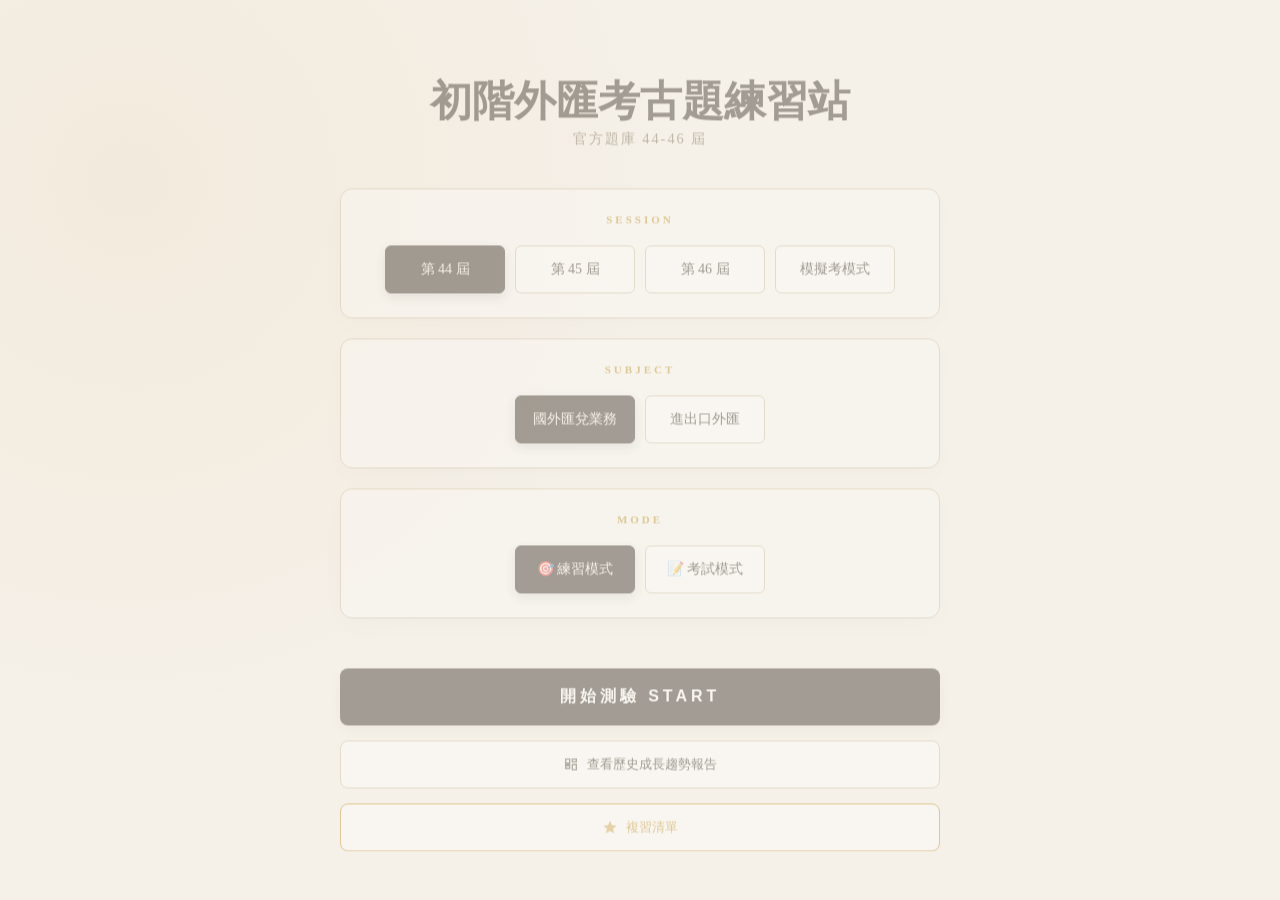
==== exam.html @ df7af47d "update ai assistant" ====
<!DOCTYPE html>
<html lang="zh-TW">
<head>
    <meta charset="UTF-8">
    <meta name="viewport" content="width=device-width, initial-scale=1.0, viewport-fit=cover">
    <title>初階外匯考古題 - 測驗中</title>
    <link href="https://fonts.googleapis.com/css2?family=Noto+Serif+TC:wght@400;700&family=DM+Mono:wght@400;500&display=swap" rel="stylesheet">
    <script src="data.js"></script>
    <style>
        :root { --ink: #1a1208; --paper: #f5f0e8; --gold: #b8860b; --green: #1a4a2e; --red: #8b2020; --border: #c8b99a; }
        * { box-sizing: border-box; -webkit-tap-highlight-color: transparent; }
        body { background: var(--paper); margin: 0; font-family: 'Noto Serif TC', serif; padding-bottom: calc(110px + env(safe-area-inset-bottom)); }
        
        header { background: var(--ink); color: white; position: sticky; top: 0; z-index: 100; padding: calc(10px + env(safe-area-inset-top)) 15px 10px; box-shadow: 0 2px 10px rgba(0,0,0,0.2); }
        .header-inner { max-width: 900px; margin: 0 auto; display: grid; grid-template-columns: 85px 1fr 85px; align-items: center; }
        .header-left { display: flex; align-items: center; }
        .home-icon { cursor: pointer; color: var(--gold); text-decoration: none; font-size: 14px; font-weight: bold; display: flex; align-items: center; gap: 4px; white-space: nowrap; }
        .header-center { text-align: center; min-width: 0; }
        .status-val { font-family: 'DM Mono', monospace; font-size: 14px; color: white; white-space: nowrap; overflow: hidden; text-overflow: ellipsis; }
        .status-progress { font-family: 'DM Mono', monospace; font-size: 11px; color: var(--gold); margin-top: 1px; font-weight: 500; }
        .header-right { text-align: right; }
        .finish-btn { background: var(--gold); color: white; border: none; padding: 7px 12px; border-radius: 4px; font-weight: bold; cursor: pointer; font-size: 13px; white-space: nowrap; }
        .finish-btn:active { background: #d4a017; transform: scale(0.95); }

        .progress-container { position: fixed; top: 0; left: 0; width: 100%; height: 3px; background: rgba(255,255,255,0.1); z-index: 101; }
        #progress-bar { height: 100%; background: var(--gold); width: 0%; transition: width 0.3s; }

        main { max-width: 800px; margin: 15px auto; padding: 0 15px; }
        .question-card { background: white; padding: 25px; border: 1px solid var(--border); box-shadow: 0 4px 15px rgba(0,0,0,0.05); min-height: 380px; border-radius: 8px; position: relative; }
        .card-top { display: flex; justify-content: space-between; align-items: center; margin-bottom: 20px; border-bottom: 1px solid #eee; padding-bottom: 10px; }
        .q-meta { font-family: 'Noto Serif TC', serif; color: var(--gold); font-size: 14px; font-weight: 700; }
        
        .redo-btn { font-size: 12px; cursor: pointer; color: var(--gold); border: 1.5px solid var(--gold); padding: 5px 14px; border-radius: 20px; transition: 0.1s; font-weight: 700; background: #fff; box-shadow: 0 2px 4px rgba(184,134,11,0.1); }
        .redo-btn:active { transform: scale(0.9); background: #fffaf0; }
        
        .q-text { font-size: 18px; line-height: 1.6; margin-bottom: 25px; color: var(--ink); font-weight: 500; }
        .options-grid { display: grid; gap: 10px; }
        .option { padding: 15px 18px; border: 1px solid #eee; cursor: pointer; transition: 0.1s; display: flex; align-items: flex-start; border-radius: 8px; line-height: 1.5; font-size: 16px; background: #fff; }
        .option:active { transform: scale(0.98); background: #f9f9f9; }
        .option-label { font-family: 'DM Mono', monospace; margin-right: 12px; color: var(--gold); font-weight: bold; }
        .option.correct { background: #eef5f1 !important; border-color: var(--green) !important; color: var(--green); font-weight: bold; }
        .option.wrong { background: #fdf2f2 !important; border-color: var(--red) !important; color: var(--red); }
        .option.selected { border-color: var(--ink); background: #f5f5f5; border-width: 2px; }
        .analysis-box { margin-top: 25px; padding: 18px; background: #fcf8ef; border-left: 4px solid var(--gold); font-size: 14px; line-height: 1.6; display: none; }

        /* 書籤按鈕 */
        .bookmark-btn { font-size: 12px; cursor: pointer; border: 1.5px solid #ddd; padding: 5px 12px; border-radius: 20px; transition: 0.15s; font-weight: 700; background: #fff; color: #ccc; box-shadow: 0 2px 4px rgba(0,0,0,0.05); }
        .bookmark-btn:active { transform: scale(0.9); }
        .bookmark-btn.saved { border-color: var(--gold); color: var(--gold); background: #fffdf5; box-shadow: 0 2px 4px rgba(184,134,11,0.15); }

        /* 問 Gemini 按鈕 */
        .ask-gemini-btn { display: none; font-size: 12px; cursor: pointer; border: 1.5px solid #4285f4; padding: 5px 12px; border-radius: 20px; transition: 0.15s; font-weight: 700; background: #fff; color: #4285f4; box-shadow: 0 2px 4px rgba(66,133,244,0.1); }
        .ask-gemini-btn:hover { background: #f0f4ff; }
        .ask-gemini-btn:active { transform: scale(0.9); }

        /* Gemini Drawer */
        #gemini-drawer { position: fixed; bottom: 0; left: 0; width: 100%; height: 0; background: white; border-top: 2px solid #4285f4; border-radius: 16px 16px 0 0; z-index: 500; transition: height 0.35s cubic-bezier(0.4,0,0.2,1); overflow: hidden; box-shadow: 0 -8px 30px rgba(0,0,0,0.12); }
        #gemini-drawer.open { height: 65vh; }
        .drawer-inner { display: flex; flex-direction: column; height: 100%; }
        .drawer-header { display: flex; align-items: center; justify-content: space-between; padding: 14px 18px 10px; border-bottom: 1px solid #eee; flex-shrink: 0; }
        .drawer-title { font-size: 14px; font-weight: bold; color: #4285f4; display: flex; align-items: center; gap: 6px; }
        .drawer-close { background: none; border: none; font-size: 22px; cursor: pointer; color: #999; padding: 0 4px; line-height: 1; }
        .drawer-close:hover { color: var(--ink); }
        .chat-body { flex: 1; overflow-y: auto; padding: 16px 18px; display: flex; flex-direction: column; gap: 12px; }
        .msg-user { align-self: flex-end; background: #4285f4; color: white; padding: 10px 14px; border-radius: 12px 12px 2px 12px; font-size: 14px; max-width: 85%; line-height: 1.5; }
        .msg-gemini { align-self: flex-start; background: #f8f8f8; color: var(--ink); padding: 12px 15px; border-radius: 2px 12px 12px 12px; font-size: 14px; max-width: 92%; line-height: 1.7; border: 1px solid #eee; white-space: pre-wrap; }
        .msg-loading { color: #4285f4; font-size: 13px; display: flex; align-items: center; gap: 6px; padding: 8px 0; }
        .dot-bounce { display: inline-flex; gap: 4px; }
        .dot-bounce span { width: 6px; height: 6px; background: #4285f4; border-radius: 50%; animation: bounce 1.2s infinite; }
        .dot-bounce span:nth-child(2) { animation-delay: 0.2s; }
        .dot-bounce span:nth-child(3) { animation-delay: 0.4s; }
        @keyframes bounce { 0%,60%,100% { transform: translateY(0); } 30% { transform: translateY(-6px); } }
        .chat-input-row { display: flex; gap: 8px; padding: 10px 18px calc(10px + env(safe-area-inset-bottom)); border-top: 1px solid #eee; flex-shrink: 0; }
        .chat-input { flex: 1; padding: 10px 14px; border: 1px solid #ddd; border-radius: 20px; font-size: 14px; font-family: 'Noto Serif TC', serif; outline: none; }
        .chat-input:focus { border-color: #4285f4; }
        .chat-send { padding: 10px 16px; background: #4285f4; color: white; border: none; border-radius: 20px; font-size: 14px; cursor: pointer; font-weight: bold; white-space: nowrap; }
        .chat-send:disabled { opacity: 0.4; cursor: not-allowed; }
        .chat-send:not(:disabled):hover { background: #3367d6; }

        /* Footer */
        footer { position: fixed; bottom: 0; left: 0; width: 100%; background: white; border-top: 1px solid var(--border); padding: 12px 15px calc(12px + env(safe-area-inset-bottom)); box-shadow: 0 -5px 15px rgba(0,0,0,0.03); }
        .footer-inner { max-width: 800px; margin: 0 auto; display: flex; align-items: center; justify-content: center; width: 100%; }
        .nav-group { display: flex; align-items: center; gap: 8px; width: 100%; }
        .nav-btn { flex: 1.5; padding: 12px 5px; border: 1px solid var(--ink); background: transparent; cursor: pointer; font-size: 14px; font-weight: 500; border-radius: 8px; color: #000; text-align: center; }
        .nav-btn:hover:not(:disabled) { background: var(--ink); color: white; }
        .nav-btn:disabled { opacity: 0.2; cursor: not-allowed; }
        #nav-pos-btn { flex: 1; font-family: 'DM Mono', monospace; font-size: 14px; background: #f9f9f9; border: 1px solid var(--border); padding: 12px 0; cursor: pointer; color: #000; border-radius: 8px; text-align: center; font-weight: bold; }

        /* Modal */
        #nav-modal { display: none; position: fixed; top: 0; left: 0; width: 100%; height: 100%; background: rgba(26,18,8,0.97); z-index: 1000; padding: 20px; overflow-y: auto; backdrop-filter: blur(10px); }
        .modal-content { max-width: 500px; margin: 20px auto; background: var(--paper); padding: 25px; border-radius: 12px; position: relative; }
        .nav-grid { display: grid; grid-template-columns: repeat(auto-fill, minmax(42px, 1fr)); gap: 8px; margin-top: 20px; }
        .nav-dot { height: 42px; display: flex; align-items: center; justify-content: center; background: white; border: 1px solid var(--border); cursor: pointer; font-family: 'DM Mono'; border-radius: 6px; font-size: 14px; }
        .nav-dot.answered { background: var(--ink); color: white; border-color: var(--ink); }
        .nav-dot.current { border: 2px solid var(--gold); color: var(--gold); font-weight: bold; }

        @media (max-width: 480px) {
            .header-inner { grid-template-columns: 75px 1fr 75px; }
            .home-icon span { display: none; }
            .nav-btn { font-size: 13px; }
        }
    </style>
</head>
<body>
    <div class="progress-container"><div id="progress-bar"></div></div>
    <div id="nav-modal">
        <div class="modal-content">
            <span style="position:absolute; top:10px; right:15px; cursor:pointer; font-size:32px; color: var(--ink);" onclick="toggleMap()">✕</span>
            <h3 style="margin:0; font-family: 'Noto Serif TC';">題目地圖</h3>
            <div id="nav-grid" class="nav-grid"></div>
        </div>
    </div>

    <header>
        <div class="header-inner">
            <div class="header-left">
                <div class="home-icon" onclick="goHome()">🏠 <span>HOME</span></div>
            </div>
            <div class="header-center">
                <div class="status-val" id="header-title">正在載入</div>
                <div class="status-progress" id="stat-answered">0 / 0</div>
            </div>
            <div class="header-right">
                <button class="finish-btn" onclick="finish()">🏁 交卷</button>
            </div>
        </div>
    </header>

    <main>
        <div class="question-card">
            <div class="card-top">
                <div id="q-meta" class="q-meta">--</div>
                <div style="display:flex; align-items:center; gap:8px;">
                    <div class="redo-btn" onclick="resetCurrent()">↺ 重答</div>
                    <button class="bookmark-btn" id="bookmark-btn" onclick="toggleBookmark()">☆ 收藏</button>
                    <button class="ask-gemini-btn" id="ask-gemini-btn" onclick="openGemini()">💬 問 Gemini</button>
                </div>
            </div>
            <div id="q-text" class="q-text">載入題目中...</div>
            <div id="options-grid" class="options-grid"></div>
            <div id="analysis-info" class="analysis-box"></div>
        </div>
    </main>

    <footer>
        <div class="footer-inner">
            <div class="nav-group">
                <button id="prev-btn" class="nav-btn" onclick="prevQuestion()">← 上一題</button>
                <button id="nav-pos-btn" onclick="toggleMap()">0 / 0</button>
                <button id="next-btn" class="nav-btn" onclick="nextQuestion()">下一題 →</button>
            </div>
        </div>
    </footer>

    <!-- Gemini Drawer -->
    <div id="gemini-drawer">
        <div class="drawer-inner">
            <div class="drawer-header">
                <div class="drawer-title">
                    <svg width="18" height="18" viewBox="0 0 24 24" fill="none"><path d="M12 2L9.5 9.5L2 12L9.5 14.5L12 22L14.5 14.5L22 12L14.5 9.5L12 2Z" fill="#4285f4"/></svg>
                    Gemini 解題助手
                </div>
                <button class="drawer-close" onclick="closeGemini()">✕</button>
            </div>
            <div class="chat-body" id="chat-body"></div>
            <div class="chat-input-row">
                <input class="chat-input" id="chat-input" placeholder="繼續追問…" onkeydown="if(event.key==='Enter')sendChat()" />
                <button class="chat-send" id="chat-send" onclick="sendChat()">送出</button>
            </div>
        </div>
    </div>

    <script>
        const params = new URLSearchParams(window.location.search);
        const config = { s: params.get('s'), sub: params.get('sub'), m: params.get('m') };
        let currentQuestions = [], userAnswers = [], curIdx = 0;

        // ── Session ──────────────────────────────────────────
        const SESSION_KEY = `exam_session_${config.s}_${config.sub}_${config.m}`;

        function saveSession() {
            sessionStorage.setItem(SESSION_KEY, JSON.stringify({
                questions: currentQuestions,
                answers: userAnswers,
                idx: curIdx
            }));
        }

        function loadSession() {
            try {
                const raw = sessionStorage.getItem(SESSION_KEY);
                if (!raw) return false;
                const saved = JSON.parse(raw);
                if (!saved.questions || !saved.questions.length) return false;
                currentQuestions = saved.questions;
                userAnswers = saved.answers;
                curIdx = saved.idx || 0;
                return true;
            } catch(e) { return false; }
        }
        // ─────────────────────────────────────────────────────

        window.onload = function() {
            if (typeof DATA === 'undefined' || !DATA[config.sub]) return window.location.href = 'index.html';

            if (loadSession()) {
                const subLabel = config.sub === 'trade' ? '進出口外匯' : '國外匯兌';
                document.getElementById('header-title').textContent = config.s === 'saved' ? `★ ${subLabel} 收藏複習` : subLabel;
                renderQuestion();
                updateStatus();
                return;
            }

            let pool = [];
            if (config.s === 'saved') {
                const queue = JSON.parse(localStorage.getItem('saved_practice_queue') || 'null');
                if (!queue || !queue.refs || queue.refs.length === 0) return window.location.href = 'saved.html';
                queue.refs.forEach(ref => {
                    const yearData = DATA[config.sub][ref.session];
                    if (yearData) {
                        const q = yearData.find(q => String(q.id) === String(ref.id));
                        if (q) pool.push({ ...q, session: ref.session });
                    }
                });
                currentQuestions = pool;
            } else if (config.s === 'all') {
                for (let year in DATA[config.sub]) {
                    const items = DATA[config.sub][year].map(q => ({...q, session: year}));
                    pool.push(...items);
                }
                currentQuestions = pool.sort(() => Math.random() - 0.5).slice(0, config.sub === 'trade' ? 80 : 50);
            } else {
                currentQuestions = (DATA[config.sub][config.s] || []).map(q => ({...q, session: config.s})).sort(() => Math.random() - 0.5);
            }

            if (currentQuestions.length === 0) return window.location.href = 'index.html';
            userAnswers = new Array(currentQuestions.length).fill(null);
            const subLabel = config.sub === 'trade' ? '進出口外匯' : '國外匯兌';
            document.getElementById('header-title').textContent = config.s === 'saved' ? `★ ${subLabel} 收藏複習` : subLabel;
            saveSession();
            renderQuestion();
            updateStatus();
        };

        function renderQuestion() {
            const q = currentQuestions[curIdx];
            const ans = userAnswers[curIdx];
            document.getElementById('q-meta').textContent = `第 ${q.session} 屆`;
            document.getElementById('q-text').textContent = q.text;
            const grid = document.getElementById('options-grid');
            grid.innerHTML = '';
            q.options.forEach((opt, i) => {
                const div = document.createElement('div');
                div.className = 'option';
                if (ans !== null) {
                    if (config.m === 'practice') {
                        if (i === q.answer) div.classList.add('correct');
                        else if (i === ans) div.classList.add('wrong');
                    } else {
                        if (i === ans) div.classList.add('selected');
                    }
                }
                div.innerHTML = `<span class="option-label">${LABELS[i]}</span><span>${opt}</span>`;
                div.onclick = () => check(i);
                grid.appendChild(div);
            });
            const info = document.getElementById('analysis-info');
            if (ans !== null && config.m === 'practice' && q.analysis && q.analysis.trim() !== "") {
                info.innerHTML = `💡 <b>解析：</b>${q.analysis}`;
                info.style.display = 'block';
            } else {
                info.style.display = 'none';
            }
            document.getElementById('prev-btn').disabled = (curIdx === 0);
            document.getElementById('next-btn').disabled = (curIdx === currentQuestions.length - 1);
            document.getElementById('nav-pos-btn').textContent = `${curIdx + 1} / ${currentQuestions.length}`;
            updateBookmarkBtn();

            // 問 Gemini：永遠顯示
            document.getElementById('ask-gemini-btn').style.display = 'inline-block';
            // 換題時關閉 drawer 並重置對話
            closeGemini();
            geminiHistory = [];
            geminiOpenedForIdx = -1;
        }

        function check(idx) {
            if (config.m === 'practice' && userAnswers[curIdx] !== null && userAnswers[curIdx] === currentQuestions[curIdx].answer) return;
            userAnswers[curIdx] = idx;
            saveSession();
            renderQuestion();
            updateStatus();
        }

        function resetCurrent() {
            if (userAnswers[curIdx] === null) return;
            userAnswers[curIdx] = null;
            saveSession();
            renderQuestion();
            updateStatus();
        }

        function nextQuestion() {
            if (curIdx < currentQuestions.length - 1) { curIdx++; saveSession(); renderQuestion(); window.scrollTo(0, 0); }
        }

        function prevQuestion() {
            if (curIdx > 0) { curIdx--; saveSession(); renderQuestion(); window.scrollTo(0, 0); }
        }

        function toggleMap() {
            const modal = document.getElementById('nav-modal');
            modal.style.display = (modal.style.display === 'block') ? 'none' : 'block';
            if (modal.style.display === 'block') renderNavGrid();
        }

        function renderNavGrid() {
            const grid = document.getElementById('nav-grid');
            grid.innerHTML = '';
            currentQuestions.forEach((_, i) => {
                const dot = document.createElement('div');
                dot.className = 'nav-dot' + (userAnswers[i]!==null?' answered':'') + (i===curIdx?' current':'');
                dot.textContent = i + 1;
                dot.onclick = () => { curIdx = i; saveSession(); renderQuestion(); toggleMap(); };
                grid.appendChild(dot);
            });
        }

        function updateStatus() {
            const answered = userAnswers.filter(a => a !== null).length;
            document.getElementById('stat-answered').textContent = `${answered} / ${currentQuestions.length}`;
            document.getElementById('progress-bar').style.width = (answered / currentQuestions.length * 100) + '%';
        }

        // ── 收藏功能 ──────────────────────────────────────────
        function getSaved() {
            return JSON.parse(localStorage.getItem('saved_questions') || '{"remittance":[],"trade":[]}');
        }
        function saveSaved(obj) {
            localStorage.setItem('saved_questions', JSON.stringify(obj));
        }
        function isCurrentSaved() {
            const q = currentQuestions[curIdx];
            const saved = getSaved();
            const list = saved[config.sub] || [];
            return list.some(m => String(m.id) === String(q.id) && String(m.session) === String(q.session));
        }
        function toggleBookmark() {
            const q = currentQuestions[curIdx];
            const saved = getSaved();
            if (!saved[config.sub]) saved[config.sub] = [];
            const idx = saved[config.sub].findIndex(m => String(m.id) === String(q.id) && String(m.session) === String(q.session));
            if (idx === -1) {
                saved[config.sub].push({ id: q.id, session: q.session });
            } else {
                saved[config.sub].splice(idx, 1);
            }
            saveSaved(saved);
            updateBookmarkBtn();
        }
        function updateBookmarkBtn() {
            const btn = document.getElementById('bookmark-btn');
            if (isCurrentSaved()) {
                btn.textContent = '★ 收藏';
                btn.classList.add('saved');
            } else {
                btn.textContent = '☆ 收藏';
                btn.classList.remove('saved');
            }
        }
        // ─────────────────────────────────────────────────────

        function goHome() {
            if (confirm('確定要回首頁嗎？測驗進度將不予儲存。')) {
                sessionStorage.removeItem(SESSION_KEY);
                window.location.href = 'index.html';
            }
        }

        function finish() {
            const empty = currentQuestions.length - userAnswers.filter(a => a !== null).length;
            if (!confirm(empty > 0 ? `還有 ${empty} 題未答，確定交卷？` : '確定評分？')) return;

            let mistakes = JSON.parse(localStorage.getItem('mistake_bank') || '{}');
            const sub = config.sub;
            if (!mistakes[sub]) mistakes[sub] = [];

            let correctCount = 0;
            currentQuestions.forEach((q, i) => {
                if (userAnswers[i] === q.answer) {
                    correctCount++;
                } else if (userAnswers[i] !== null) {
                    if (!mistakes[sub].some(m => String(m.id) === String(q.id) && m.session === q.session)) {
                        mistakes[sub].push({ id: q.id, session: q.session });
                    }
                }
            });
            localStorage.setItem('mistake_bank', JSON.stringify(mistakes));

            const scorePerQ = config.sub === 'trade' ? 1.25 : 2;
            const finalScore = Math.round(correctCount * scorePerQ * 10) / 10;

            const resultSummary = {
                correct: correctCount,
                total: currentQuestions.length,
                score: finalScore,
                subject: config.sub === 'trade' ? '進出口外匯' : '國外匯兌'
            };
            const resultFull = {
                questions: currentQuestions.map(q => ({...q, _s: q.session})),
                answers: userAnswers
            };

            localStorage.setItem('last_result', JSON.stringify(resultSummary));
            localStorage.setItem('last_exam_full', JSON.stringify(resultFull));

            if (config.s !== 'saved') {
                let hist = JSON.parse(localStorage.getItem('exam_history') || '[]');
                hist.unshift({ id: Date.now(), timestamp: new Date().toLocaleString(), ...resultSummary });
                localStorage.setItem('exam_history', JSON.stringify(hist));
            }

            sessionStorage.removeItem(SESSION_KEY);
            window.location.href = `result.html?score=${finalScore}&correct=${correctCount}&total=${currentQuestions.length}`;
        }

        // ── Gemini 功能 ────────────────────────────────────────
        const WORKER_URL = 'https://emini-proxy.19970923william.workers.dev';
        let geminiHistory = [];
        let geminiLoading = false;
        let geminiOpenedForIdx = -1;

        function openGemini() {
            document.getElementById('gemini-drawer').classList.add('open');
            if (geminiOpenedForIdx !== curIdx) {
                geminiOpenedForIdx = curIdx;
                geminiHistory = [];
                document.getElementById('chat-body').innerHTML = '';
                autoAskQuestion();
            }
        }

        function closeGemini() {
            document.getElementById('gemini-drawer').classList.remove('open');
        }

        function buildQuestionPrompt() {
            const q = currentQuestions[curIdx];
            const optText = q.options.map((o, i) => `${LABELS[i]} ${o}`).join('\n');
            if (config.m === 'exam') {
                return `以下是一道台灣初階外匯人員考試題目，請用繁體中文解說這題的考點與各選項的意思，但不要直接說出正確答案：\n\n【題目】\n${q.text}\n\n【選項】\n${optText}`;
            }
            return `以下是一道台灣初階外匯人員考試題目，請用繁體中文詳細解說為什麼正確答案是「${q.options[q.answer]}」，並說明各選項的差異：\n\n【題目】\n${q.text}\n\n【選項】\n${optText}\n\n【正確答案】${LABELS[q.answer]} ${q.options[q.answer]}`;
        }

        async function autoAskQuestion() {
            // 不顯示假的用戶訊息，直接送 prompt，只顯示 Gemini 回應
            await callGemini(buildQuestionPrompt());
        }

        async function sendChat() {
            const input = document.getElementById('chat-input');
            const text = input.value.trim();
            if (!text || geminiLoading) return;
            input.value = '';
            appendMsg('user', text);
            await callGemini(text);
        }

        function appendMsg(role, text) {
            const body = document.getElementById('chat-body');
            const div = document.createElement('div');
            div.className = role === 'user' ? 'msg-user' : 'msg-gemini';
            div.textContent = text;
            body.appendChild(div);
            body.scrollTop = body.scrollHeight;
            return div;
        }

        function appendLoading() {
            const body = document.getElementById('chat-body');
            const div = document.createElement('div');
            div.className = 'msg-loading';
            div.innerHTML = `<div class="dot-bounce"><span></span><span></span><span></span></div> Gemini 思考中`;
            body.appendChild(div);
            body.scrollTop = body.scrollHeight;
            return div;
        }

        async function callGemini(userText) {
            geminiLoading = true;
            document.getElementById('chat-send').disabled = true;
            geminiHistory.push({ role: 'user', parts: [{ text: userText }] });
            const loader = appendLoading();
            try {
                const res = await fetch(WORKER_URL, {
                    method: 'POST',
                    headers: { 'Content-Type': 'application/json' },
                    body: JSON.stringify({
                        contents: geminiHistory.filter(h => h.role && h.parts),
                        generationConfig: { temperature: 0.4, maxOutputTokens: 2048 }
                    })
                });
                const data = await res.json();
                loader.remove();
                if (data.error) {
                    appendMsg('gemini', `⚠️ 錯誤：${data.error.message}`);
                    geminiHistory.pop();
                } else {
                    const reply = data.candidates?.[0]?.content?.parts?.[0]?.text || '（無回應）';
                    geminiHistory.push({ role: 'model', parts: [{ text: reply }] });
                    typewriterMsg(reply);
                }
            } catch (e) {
                loader.remove();
                appendMsg('gemini', `⚠️ 網路錯誤：${e.message}`);
                geminiHistory.pop();
            }
            geminiLoading = false;
            document.getElementById('chat-send').disabled = false;
        }

        function typewriterMsg(text) {
            const body = document.getElementById('chat-body');
            const div = document.createElement('div');
            div.className = 'msg-gemini';
            body.appendChild(div);
            let i = 0;
            const speed = Math.max(1, Math.floor(text.length / 120)); // 動態速度：長文快、短文慢
            const interval = setInterval(() => {
                i += speed;
                div.textContent = text.slice(0, i);
                body.scrollTop = body.scrollHeight;
                if (i >= text.length) { div.textContent = text; clearInterval(interval); }
            }, 16);
        }
        // ──────────────────────────────────────────────────────
    </script>
</body>
</html>
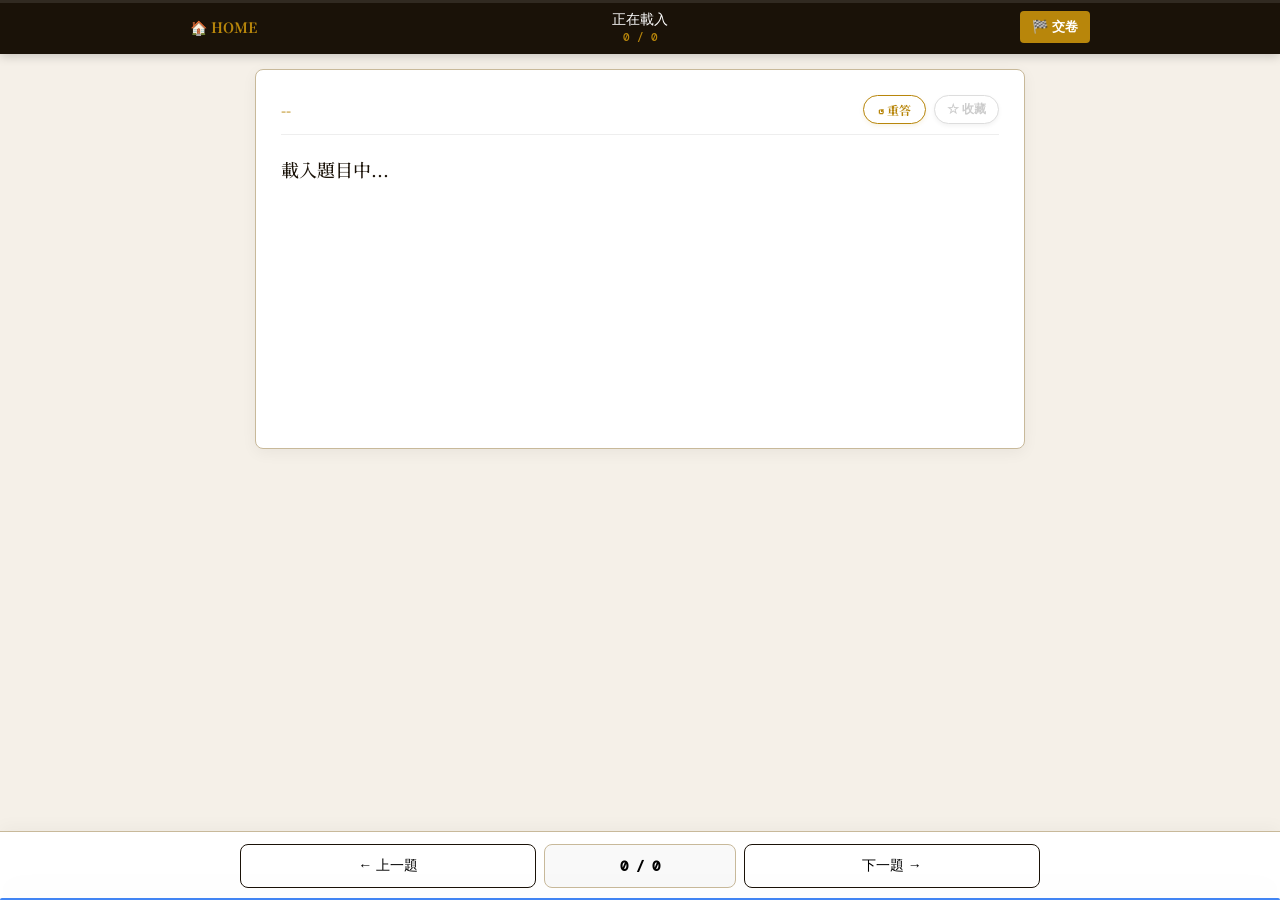
==== commit fb821355: "update" ====
--- a/exam.html
+++ b/exam.html
@@ -404,7 +404,12 @@
                 correct: correctCount,
                 total: currentQuestions.length,
                 score: finalScore,
+<<<<<<< Updated upstream
                 subject: config.sub === 'trade' ? '進出口外匯' : '國外匯兌'
+=======
+                subject: config.sub === 'trade' ? '進出口外匯' : '國外匯兌',
+                session: config.s
+>>>>>>> Stashed changes
             };
             const resultFull = {
                 questions: currentQuestions.map(q => ({...q, _s: q.session})),
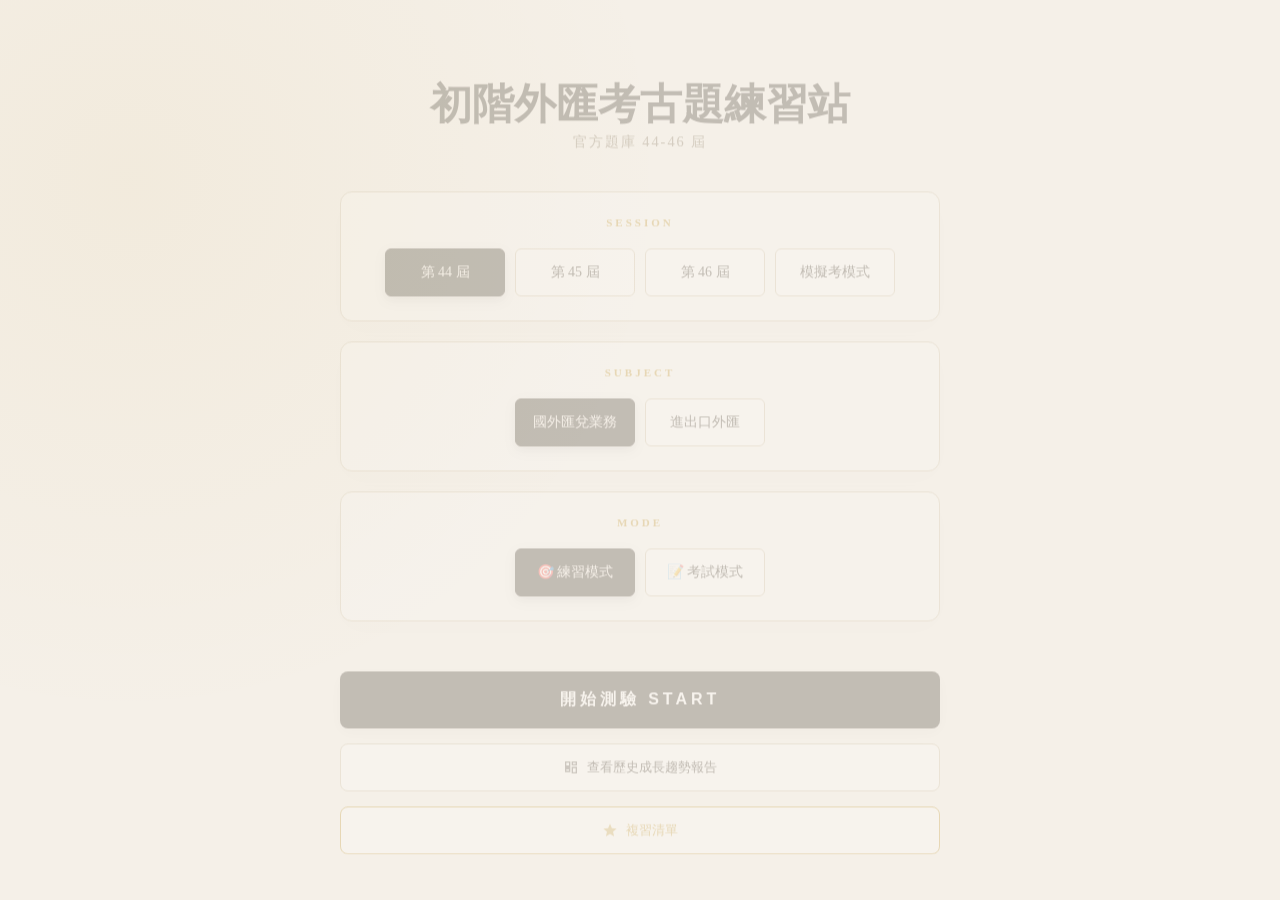
==== commit e97fe2b7: "update issue" ====
--- a/exam.html
+++ b/exam.html
@@ -404,12 +404,7 @@
                 correct: correctCount,
                 total: currentQuestions.length,
                 score: finalScore,
-<<<<<<< Updated upstream
                 subject: config.sub === 'trade' ? '進出口外匯' : '國外匯兌'
-=======
-                subject: config.sub === 'trade' ? '進出口外匯' : '國外匯兌',
-                session: config.s
->>>>>>> Stashed changes
             };
             const resultFull = {
                 questions: currentQuestions.map(q => ({...q, _s: q.session})),
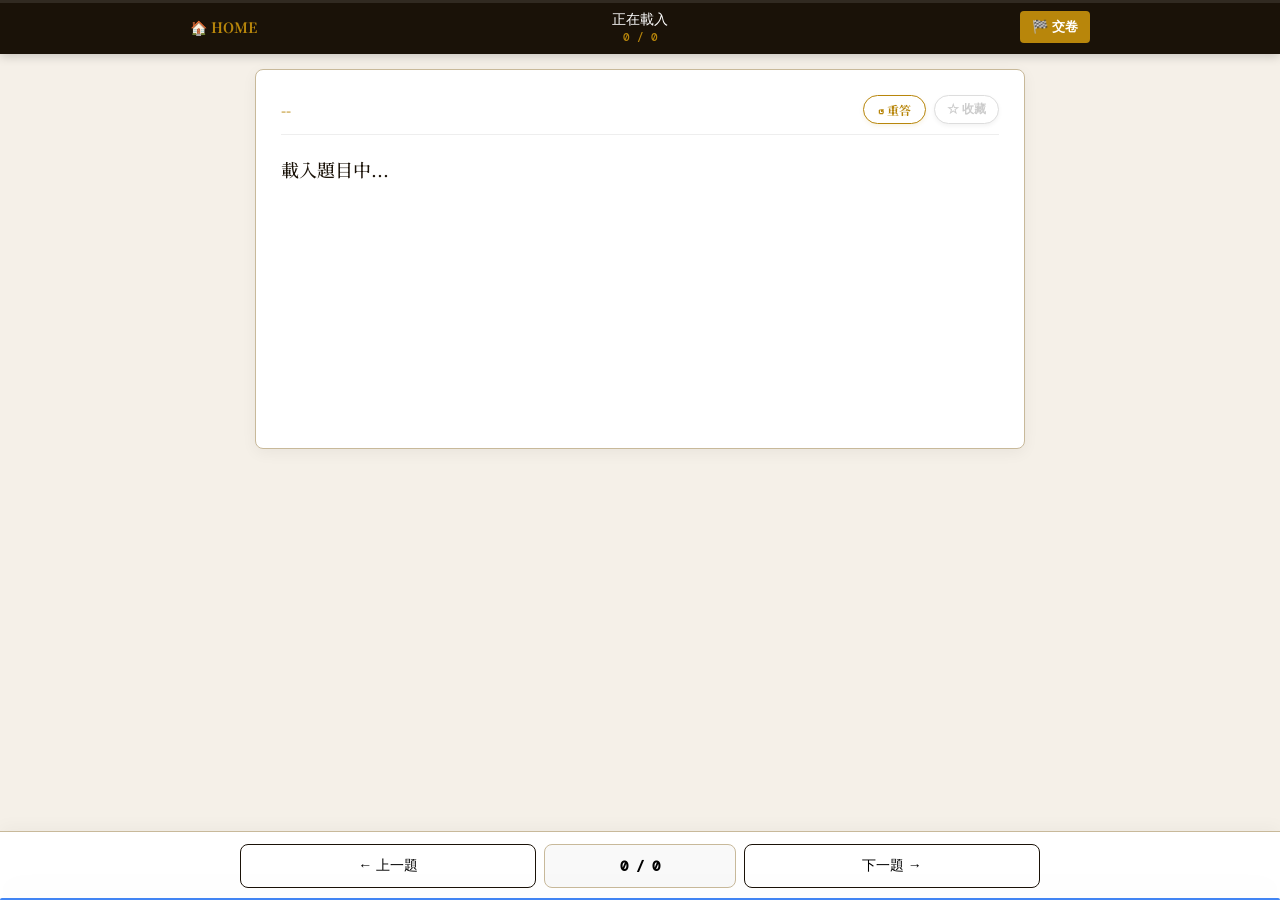
==== commit 5ad9a231: "update 屆別" ====
--- a/exam.html
+++ b/exam.html
@@ -404,7 +404,12 @@
                 correct: correctCount,
                 total: currentQuestions.length,
                 score: finalScore,
+<<<<<<< Updated upstream
                 subject: config.sub === 'trade' ? '進出口外匯' : '國外匯兌'
+=======
+                subject: config.sub === 'trade' ? '進出口外匯' : '國外匯兌',
+                session: config.s
+>>>>>>> Stashed changes
             };
             const resultFull = {
                 questions: currentQuestions.map(q => ({...q, _s: q.session})),
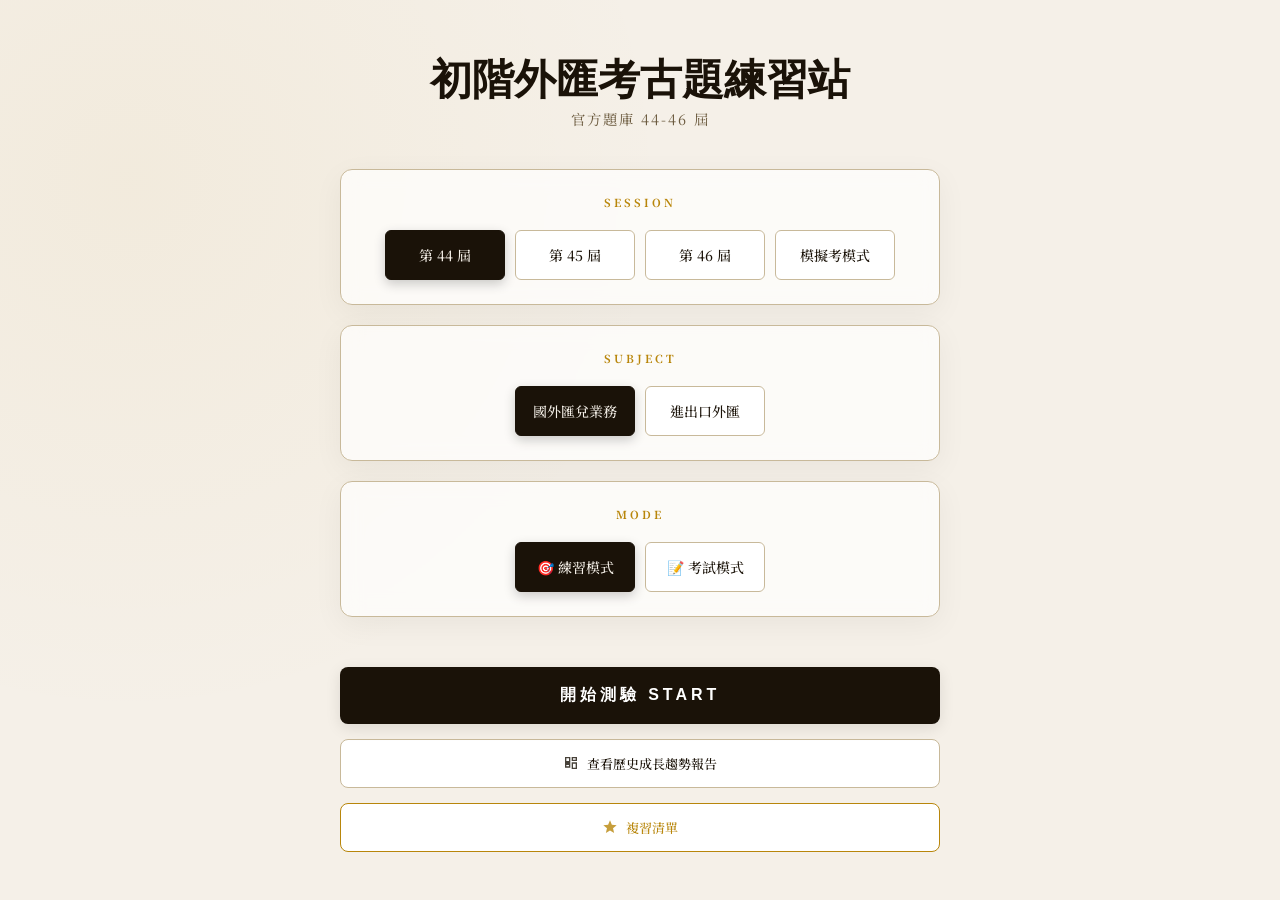
==== commit c738fa0f: "update bug fixing" ====
--- a/exam.html
+++ b/exam.html
@@ -404,12 +404,8 @@
                 correct: correctCount,
                 total: currentQuestions.length,
                 score: finalScore,
-<<<<<<< Updated upstream
-                subject: config.sub === 'trade' ? '進出口外匯' : '國外匯兌'
-=======
                 subject: config.sub === 'trade' ? '進出口外匯' : '國外匯兌',
                 session: config.s
->>>>>>> Stashed changes
             };
             const resultFull = {
                 questions: currentQuestions.map(q => ({...q, _s: q.session})),
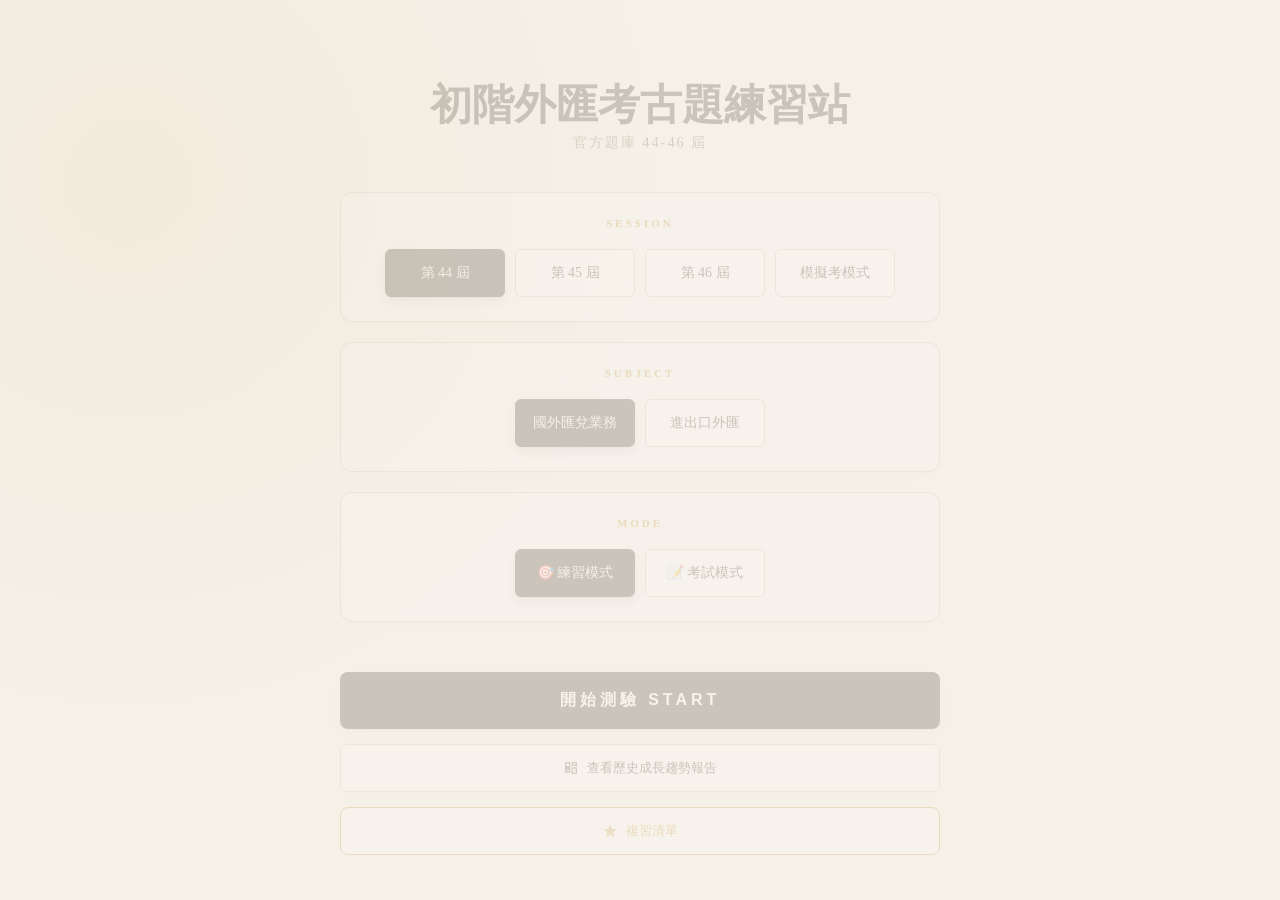
==== commit 852e9772: "update 屆別" ====
--- a/exam.html
+++ b/exam.html
@@ -405,7 +405,8 @@
                 total: currentQuestions.length,
                 score: finalScore,
                 subject: config.sub === 'trade' ? '進出口外匯' : '國外匯兌',
-                session: config.s
+                session: config.s,
+                mode: config.m === 'exam' ? '考試模式' : '練習模式'
             };
             const resultFull = {
                 questions: currentQuestions.map(q => ({...q, _s: q.session})),
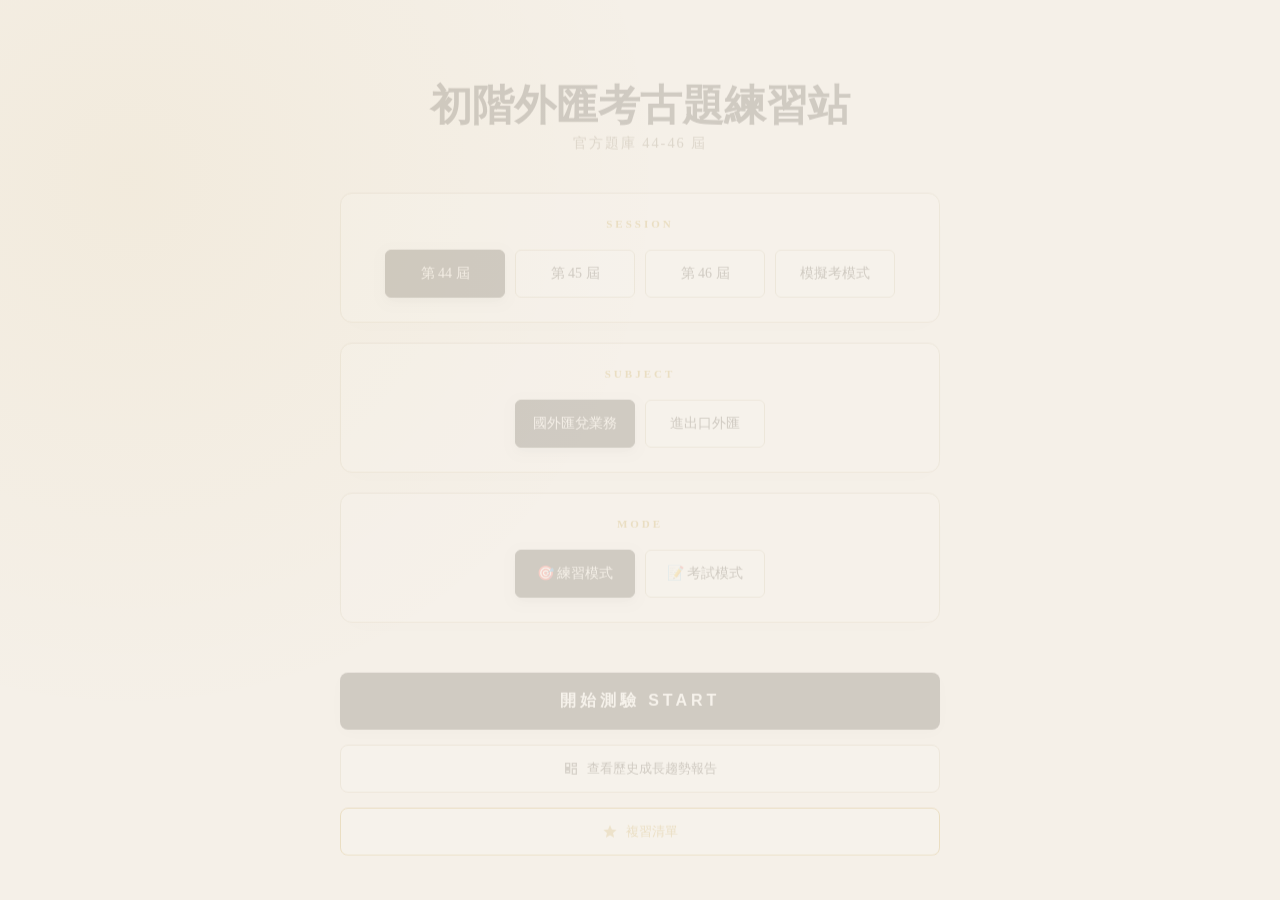
==== commit db154488: "Switch session storage to local storage for persistence" ====
--- a/exam.html
+++ b/exam.html
@@ -94,6 +94,11 @@
         .nav-dot.answered { background: var(--ink); color: white; border-color: var(--ink); }
         .nav-dot.current { border: 2px solid var(--gold); color: var(--gold); font-weight: bold; }
 
+        @keyframes slideDown {
+            from { opacity: 0; transform: translateY(-10px); }
+            to { opacity: 1; transform: translateY(0); }
+        }
+
         @media (max-width: 480px) {
             .header-inner { grid-template-columns: 75px 1fr 75px; }
             .home-icon span { display: none; }
@@ -179,19 +184,25 @@
         const SESSION_KEY = `exam_session_${config.s}_${config.sub}_${config.m}`;
 
         function saveSession() {
-            sessionStorage.setItem(SESSION_KEY, JSON.stringify({
+            localStorage.setItem(SESSION_KEY, JSON.stringify({
                 questions: currentQuestions,
                 answers: userAnswers,
-                idx: curIdx
+                idx: curIdx,
+                savedAt: Date.now()
             }));
         }
 
         function loadSession() {
             try {
-                const raw = sessionStorage.getItem(SESSION_KEY);
+                const raw = localStorage.getItem(SESSION_KEY);
                 if (!raw) return false;
                 const saved = JSON.parse(raw);
                 if (!saved.questions || !saved.questions.length) return false;
+                // 超過 7 天自動放棄（避免舊資料卡住）
+                if (saved.savedAt && Date.now() - saved.savedAt > 7 * 24 * 60 * 60 * 1000) {
+                    localStorage.removeItem(SESSION_KEY);
+                    return false;
+                }
                 currentQuestions = saved.questions;
                 userAnswers = saved.answers;
                 curIdx = saved.idx || 0;
@@ -208,6 +219,7 @@
                 document.getElementById('header-title').textContent = config.s === 'saved' ? `★ ${subLabel} 收藏複習` : subLabel;
                 renderQuestion();
                 updateStatus();
+                showResumeBanner();
                 return;
             }
 
@@ -370,9 +382,30 @@
         }
         // ─────────────────────────────────────────────────────
 
+        function showResumeBanner() {
+            const banner = document.createElement('div');
+            banner.id = 'resume-banner';
+            banner.style.cssText = `
+                position: fixed; top: calc(52px + env(safe-area-inset-top)); left: 0; width: 100%;
+                background: #1a4a2e; color: white; text-align: center;
+                padding: 10px 16px; font-size: 13px; z-index: 99;
+                display: flex; align-items: center; justify-content: center; gap: 10px;
+                box-shadow: 0 2px 8px rgba(0,0,0,0.2); animation: slideDown 0.4s ease;
+            `;
+            banner.innerHTML = `
+                <span>📌 已還原上次進度（第 ${curIdx + 1} 題）</span>
+                <button onclick="document.getElementById('resume-banner').remove()" style="
+                    background: rgba(255,255,255,0.2); border: none; color: white;
+                    border-radius: 12px; padding: 3px 10px; cursor: pointer; font-size: 12px;
+                ">✕</button>
+            `;
+            document.body.appendChild(banner);
+            setTimeout(() => { if (banner.parentNode) banner.remove(); }, 4000);
+        }
+
         function goHome() {
             if (confirm('確定要回首頁嗎？測驗進度將不予儲存。')) {
-                sessionStorage.removeItem(SESSION_KEY);
+                localStorage.removeItem(SESSION_KEY);
                 window.location.href = 'index.html';
             }
         }
@@ -422,7 +455,7 @@
                 localStorage.setItem('exam_history', JSON.stringify(hist));
             }
 
-            sessionStorage.removeItem(SESSION_KEY);
+            localStorage.removeItem(SESSION_KEY);
             window.location.href = `result.html?score=${finalScore}&correct=${correctCount}&total=${currentQuestions.length}`;
         }
 
@@ -539,4 +572,4 @@
         // ──────────────────────────────────────────────────────
     </script>
 </body>
-</html>+</html>
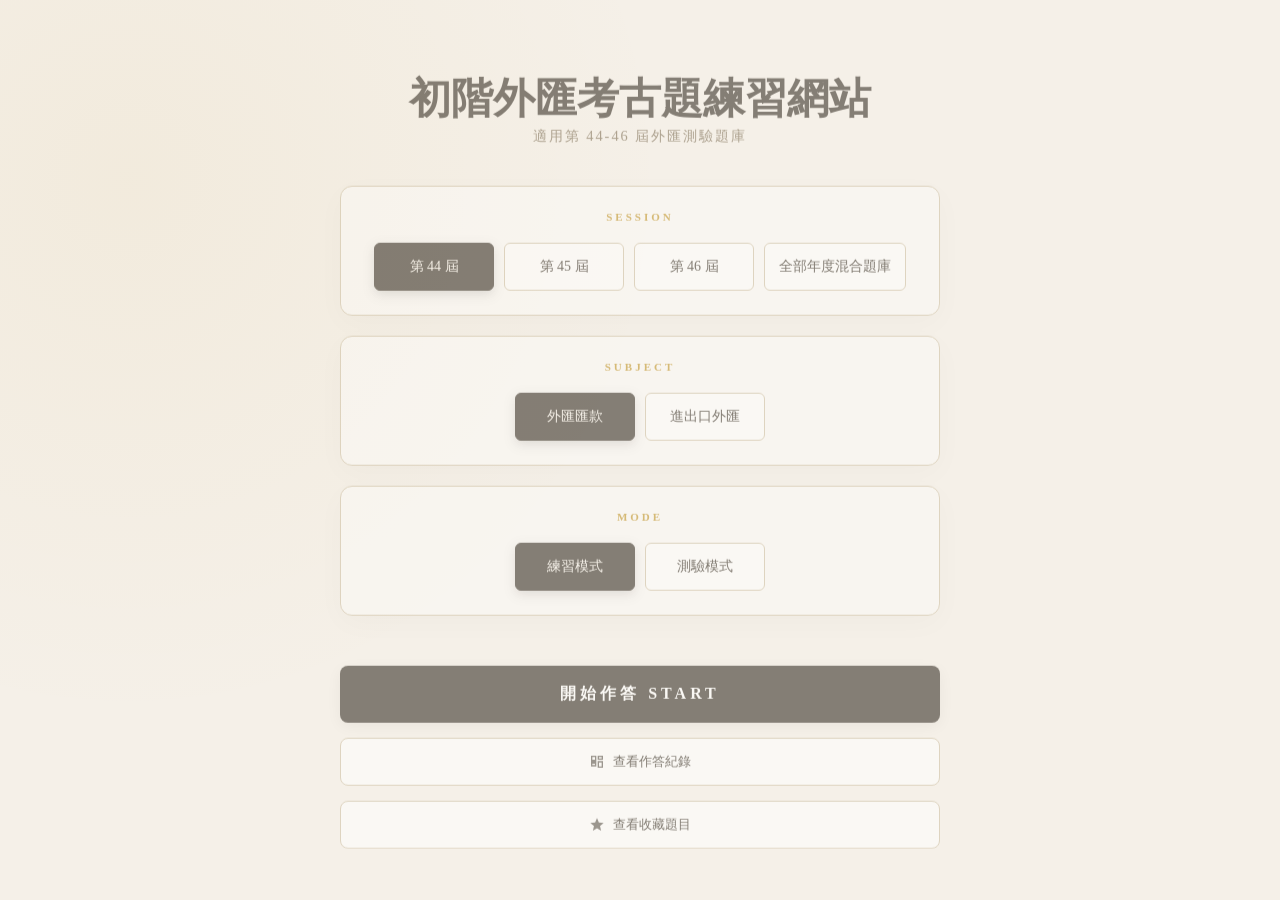
==== commit 7dc9e971: "Refine the project structure for better maintain" ====
--- a/exam.html
+++ b/exam.html
@@ -1,117 +1,21 @@
-<!DOCTYPE html>
+﻿<!DOCTYPE html>
 <html lang="zh-TW">
 <head>
     <meta charset="UTF-8">
     <meta name="viewport" content="width=device-width, initial-scale=1.0, viewport-fit=cover">
-    <title>初階外匯考古題 - 測驗中</title>
+    <title>初階外匯考古題練習網站 - 作答頁</title>
     <link href="https://fonts.googleapis.com/css2?family=Noto+Serif+TC:wght@400;700&family=DM+Mono:wght@400;500&display=swap" rel="stylesheet">
     <script src="data.js"></script>
-    <style>
-        :root { --ink: #1a1208; --paper: #f5f0e8; --gold: #b8860b; --green: #1a4a2e; --red: #8b2020; --border: #c8b99a; }
-        * { box-sizing: border-box; -webkit-tap-highlight-color: transparent; }
-        body { background: var(--paper); margin: 0; font-family: 'Noto Serif TC', serif; padding-bottom: calc(110px + env(safe-area-inset-bottom)); }
-        
-        header { background: var(--ink); color: white; position: sticky; top: 0; z-index: 100; padding: calc(10px + env(safe-area-inset-top)) 15px 10px; box-shadow: 0 2px 10px rgba(0,0,0,0.2); }
-        .header-inner { max-width: 900px; margin: 0 auto; display: grid; grid-template-columns: 85px 1fr 85px; align-items: center; }
-        .header-left { display: flex; align-items: center; }
-        .home-icon { cursor: pointer; color: var(--gold); text-decoration: none; font-size: 14px; font-weight: bold; display: flex; align-items: center; gap: 4px; white-space: nowrap; }
-        .header-center { text-align: center; min-width: 0; }
-        .status-val { font-family: 'DM Mono', monospace; font-size: 14px; color: white; white-space: nowrap; overflow: hidden; text-overflow: ellipsis; }
-        .status-progress { font-family: 'DM Mono', monospace; font-size: 11px; color: var(--gold); margin-top: 1px; font-weight: 500; }
-        .header-right { text-align: right; }
-        .finish-btn { background: var(--gold); color: white; border: none; padding: 7px 12px; border-radius: 4px; font-weight: bold; cursor: pointer; font-size: 13px; white-space: nowrap; }
-        .finish-btn:active { background: #d4a017; transform: scale(0.95); }
-
-        .progress-container { position: fixed; top: 0; left: 0; width: 100%; height: 3px; background: rgba(255,255,255,0.1); z-index: 101; }
-        #progress-bar { height: 100%; background: var(--gold); width: 0%; transition: width 0.3s; }
-
-        main { max-width: 800px; margin: 15px auto; padding: 0 15px; }
-        .question-card { background: white; padding: 25px; border: 1px solid var(--border); box-shadow: 0 4px 15px rgba(0,0,0,0.05); min-height: 380px; border-radius: 8px; position: relative; }
-        .card-top { display: flex; justify-content: space-between; align-items: center; margin-bottom: 20px; border-bottom: 1px solid #eee; padding-bottom: 10px; }
-        .q-meta { font-family: 'Noto Serif TC', serif; color: var(--gold); font-size: 14px; font-weight: 700; }
-        
-        .redo-btn { font-size: 12px; cursor: pointer; color: var(--gold); border: 1.5px solid var(--gold); padding: 5px 14px; border-radius: 20px; transition: 0.1s; font-weight: 700; background: #fff; box-shadow: 0 2px 4px rgba(184,134,11,0.1); }
-        .redo-btn:active { transform: scale(0.9); background: #fffaf0; }
-        
-        .q-text { font-size: 18px; line-height: 1.6; margin-bottom: 25px; color: var(--ink); font-weight: 500; }
-        .options-grid { display: grid; gap: 10px; }
-        .option { padding: 15px 18px; border: 1px solid #eee; cursor: pointer; transition: 0.1s; display: flex; align-items: flex-start; border-radius: 8px; line-height: 1.5; font-size: 16px; background: #fff; }
-        .option:active { transform: scale(0.98); background: #f9f9f9; }
-        .option-label { font-family: 'DM Mono', monospace; margin-right: 12px; color: var(--gold); font-weight: bold; }
-        .option.correct { background: #eef5f1 !important; border-color: var(--green) !important; color: var(--green); font-weight: bold; }
-        .option.wrong { background: #fdf2f2 !important; border-color: var(--red) !important; color: var(--red); }
-        .option.selected { border-color: var(--ink); background: #f5f5f5; border-width: 2px; }
-        .analysis-box { margin-top: 25px; padding: 18px; background: #fcf8ef; border-left: 4px solid var(--gold); font-size: 14px; line-height: 1.6; display: none; }
-
-        /* 書籤按鈕 */
-        .bookmark-btn { font-size: 12px; cursor: pointer; border: 1.5px solid #ddd; padding: 5px 12px; border-radius: 20px; transition: 0.15s; font-weight: 700; background: #fff; color: #ccc; box-shadow: 0 2px 4px rgba(0,0,0,0.05); }
-        .bookmark-btn:active { transform: scale(0.9); }
-        .bookmark-btn.saved { border-color: var(--gold); color: var(--gold); background: #fffdf5; box-shadow: 0 2px 4px rgba(184,134,11,0.15); }
-
-        /* 問 Gemini 按鈕 */
-        .ask-gemini-btn { display: none; font-size: 12px; cursor: pointer; border: 1.5px solid #4285f4; padding: 5px 12px; border-radius: 20px; transition: 0.15s; font-weight: 700; background: #fff; color: #4285f4; box-shadow: 0 2px 4px rgba(66,133,244,0.1); }
-        .ask-gemini-btn:hover { background: #f0f4ff; }
-        .ask-gemini-btn:active { transform: scale(0.9); }
-
-        /* Gemini Drawer */
-        #gemini-drawer { position: fixed; bottom: 0; left: 0; width: 100%; height: 0; background: white; border-top: 2px solid #4285f4; border-radius: 16px 16px 0 0; z-index: 500; transition: height 0.35s cubic-bezier(0.4,0,0.2,1); overflow: hidden; box-shadow: 0 -8px 30px rgba(0,0,0,0.12); }
-        #gemini-drawer.open { height: 65vh; }
-        .drawer-inner { display: flex; flex-direction: column; height: 100%; }
-        .drawer-header { display: flex; align-items: center; justify-content: space-between; padding: 14px 18px 10px; border-bottom: 1px solid #eee; flex-shrink: 0; }
-        .drawer-title { font-size: 14px; font-weight: bold; color: #4285f4; display: flex; align-items: center; gap: 6px; }
-        .drawer-close { background: none; border: none; font-size: 22px; cursor: pointer; color: #999; padding: 0 4px; line-height: 1; }
-        .drawer-close:hover { color: var(--ink); }
-        .chat-body { flex: 1; overflow-y: auto; padding: 16px 18px; display: flex; flex-direction: column; gap: 12px; }
-        .msg-user { align-self: flex-end; background: #4285f4; color: white; padding: 10px 14px; border-radius: 12px 12px 2px 12px; font-size: 14px; max-width: 85%; line-height: 1.5; }
-        .msg-gemini { align-self: flex-start; background: #f8f8f8; color: var(--ink); padding: 12px 15px; border-radius: 2px 12px 12px 12px; font-size: 14px; max-width: 92%; line-height: 1.7; border: 1px solid #eee; white-space: pre-wrap; }
-        .msg-loading { color: #4285f4; font-size: 13px; display: flex; align-items: center; gap: 6px; padding: 8px 0; }
-        .dot-bounce { display: inline-flex; gap: 4px; }
-        .dot-bounce span { width: 6px; height: 6px; background: #4285f4; border-radius: 50%; animation: bounce 1.2s infinite; }
-        .dot-bounce span:nth-child(2) { animation-delay: 0.2s; }
-        .dot-bounce span:nth-child(3) { animation-delay: 0.4s; }
-        @keyframes bounce { 0%,60%,100% { transform: translateY(0); } 30% { transform: translateY(-6px); } }
-        .chat-input-row { display: flex; gap: 8px; padding: 10px 18px calc(10px + env(safe-area-inset-bottom)); border-top: 1px solid #eee; flex-shrink: 0; }
-        .chat-input { flex: 1; padding: 10px 14px; border: 1px solid #ddd; border-radius: 20px; font-size: 14px; font-family: 'Noto Serif TC', serif; outline: none; }
-        .chat-input:focus { border-color: #4285f4; }
-        .chat-send { padding: 10px 16px; background: #4285f4; color: white; border: none; border-radius: 20px; font-size: 14px; cursor: pointer; font-weight: bold; white-space: nowrap; }
-        .chat-send:disabled { opacity: 0.4; cursor: not-allowed; }
-        .chat-send:not(:disabled):hover { background: #3367d6; }
-
-        /* Footer */
-        footer { position: fixed; bottom: 0; left: 0; width: 100%; background: white; border-top: 1px solid var(--border); padding: 12px 15px calc(12px + env(safe-area-inset-bottom)); box-shadow: 0 -5px 15px rgba(0,0,0,0.03); }
-        .footer-inner { max-width: 800px; margin: 0 auto; display: flex; align-items: center; justify-content: center; width: 100%; }
-        .nav-group { display: flex; align-items: center; gap: 8px; width: 100%; }
-        .nav-btn { flex: 1.5; padding: 12px 5px; border: 1px solid var(--ink); background: transparent; cursor: pointer; font-size: 14px; font-weight: 500; border-radius: 8px; color: #000; text-align: center; }
-        .nav-btn:hover:not(:disabled) { background: var(--ink); color: white; }
-        .nav-btn:disabled { opacity: 0.2; cursor: not-allowed; }
-        #nav-pos-btn { flex: 1; font-family: 'DM Mono', monospace; font-size: 14px; background: #f9f9f9; border: 1px solid var(--border); padding: 12px 0; cursor: pointer; color: #000; border-radius: 8px; text-align: center; font-weight: bold; }
-
-        /* Modal */
-        #nav-modal { display: none; position: fixed; top: 0; left: 0; width: 100%; height: 100%; background: rgba(26,18,8,0.97); z-index: 1000; padding: 20px; overflow-y: auto; backdrop-filter: blur(10px); }
-        .modal-content { max-width: 500px; margin: 20px auto; background: var(--paper); padding: 25px; border-radius: 12px; position: relative; }
-        .nav-grid { display: grid; grid-template-columns: repeat(auto-fill, minmax(42px, 1fr)); gap: 8px; margin-top: 20px; }
-        .nav-dot { height: 42px; display: flex; align-items: center; justify-content: center; background: white; border: 1px solid var(--border); cursor: pointer; font-family: 'DM Mono'; border-radius: 6px; font-size: 14px; }
-        .nav-dot.answered { background: var(--ink); color: white; border-color: var(--ink); }
-        .nav-dot.current { border: 2px solid var(--gold); color: var(--gold); font-weight: bold; }
-
-        @keyframes slideDown {
-            from { opacity: 0; transform: translateY(-10px); }
-            to { opacity: 1; transform: translateY(0); }
-        }
-
-        @media (max-width: 480px) {
-            .header-inner { grid-template-columns: 75px 1fr 75px; }
-            .home-icon span { display: none; }
-            .nav-btn { font-size: 13px; }
-        }
-    </style>
+    <link rel="stylesheet" href="assets/css/base.css">
+    <link rel="stylesheet" href="assets/css/exam.css">
 </head>
 <body>
     <div class="progress-container"><div id="progress-bar"></div></div>
+
     <div id="nav-modal">
         <div class="modal-content">
-            <span style="position:absolute; top:10px; right:15px; cursor:pointer; font-size:32px; color: var(--ink);" onclick="toggleMap()">✕</span>
-            <h3 style="margin:0; font-family: 'Noto Serif TC';">題目地圖</h3>
+            <button class="modal-close" id="nav-modal-close" type="button" aria-label="關閉題目地圖">×</button>
+            <h3 class="modal-title">題目地圖</h3>
             <div id="nav-grid" class="nav-grid"></div>
         </div>
     </div>
@@ -119,14 +23,14 @@
     <header>
         <div class="header-inner">
             <div class="header-left">
-                <div class="home-icon" onclick="goHome()">🏠 <span>HOME</span></div>
+                <button class="home-icon" id="go-home-btn" type="button">← <span>HOME</span></button>
             </div>
             <div class="header-center">
-                <div class="status-val" id="header-title">正在載入</div>
+                <div class="status-val" id="header-title">載入中</div>
                 <div class="status-progress" id="stat-answered">0 / 0</div>
             </div>
             <div class="header-right">
-                <button class="finish-btn" onclick="finish()">🏁 交卷</button>
+                <button class="finish-btn" id="finish-btn" type="button">交卷</button>
             </div>
         </div>
     </header>
@@ -135,13 +39,13 @@
         <div class="question-card">
             <div class="card-top">
                 <div id="q-meta" class="q-meta">--</div>
-                <div style="display:flex; align-items:center; gap:8px;">
-                    <div class="redo-btn" onclick="resetCurrent()">↺ 重答</div>
-                    <button class="bookmark-btn" id="bookmark-btn" onclick="toggleBookmark()">☆ 收藏</button>
-                    <button class="ask-gemini-btn" id="ask-gemini-btn" onclick="openGemini()">💬 問 Gemini</button>
+                <div class="card-actions">
+                    <button class="redo-btn" id="reset-current-btn" type="button">重答</button>
+                    <button class="bookmark-btn" id="bookmark-btn" type="button">收藏</button>
+                    <button class="ask-gemini-btn" id="ask-gemini-btn" type="button">問 Gemini</button>
                 </div>
             </div>
-            <div id="q-text" class="q-text">載入題目中...</div>
+            <div id="q-text" class="q-text">題目載入中...</div>
             <div id="options-grid" class="options-grid"></div>
             <div id="analysis-info" class="analysis-box"></div>
         </div>
@@ -150,426 +54,36 @@
     <footer>
         <div class="footer-inner">
             <div class="nav-group">
-                <button id="prev-btn" class="nav-btn" onclick="prevQuestion()">← 上一題</button>
-                <button id="nav-pos-btn" onclick="toggleMap()">0 / 0</button>
-                <button id="next-btn" class="nav-btn" onclick="nextQuestion()">下一題 →</button>
+                <button id="prev-btn" class="nav-btn" type="button">上一題</button>
+                <button id="nav-pos-btn" type="button">0 / 0</button>
+                <button id="next-btn" class="nav-btn" type="button">下一題</button>
             </div>
         </div>
     </footer>
 
-    <!-- Gemini Drawer -->
     <div id="gemini-drawer">
         <div class="drawer-inner">
             <div class="drawer-header">
                 <div class="drawer-title">
                     <svg width="18" height="18" viewBox="0 0 24 24" fill="none"><path d="M12 2L9.5 9.5L2 12L9.5 14.5L12 22L14.5 14.5L22 12L14.5 9.5L12 2Z" fill="#4285f4"/></svg>
-                    Gemini 解題助手
+                    Gemini 題目解析
                 </div>
-                <button class="drawer-close" onclick="closeGemini()">✕</button>
+                <button class="drawer-close" id="close-gemini-btn" type="button" aria-label="關閉 Gemini 題目解析">×</button>
             </div>
             <div class="chat-body" id="chat-body"></div>
             <div class="chat-input-row">
-                <input class="chat-input" id="chat-input" placeholder="繼續追問…" onkeydown="if(event.key==='Enter')sendChat()" />
-                <button class="chat-send" id="chat-send" onclick="sendChat()">送出</button>
+                <input class="chat-input" id="chat-input" placeholder="想追問哪個觀念都可以直接輸入" />
+                <button class="chat-send" id="chat-send" type="button">送出</button>
             </div>
         </div>
     </div>
 
-    <script>
-        const params = new URLSearchParams(window.location.search);
-        const config = { s: params.get('s'), sub: params.get('sub'), m: params.get('m') };
-        let currentQuestions = [], userAnswers = [], curIdx = 0;
-
-        // ── Session ──────────────────────────────────────────
-        const SESSION_KEY = `exam_session_${config.s}_${config.sub}_${config.m}`;
-
-        function saveSession() {
-            localStorage.setItem(SESSION_KEY, JSON.stringify({
-                questions: currentQuestions,
-                answers: userAnswers,
-                idx: curIdx,
-                savedAt: Date.now()
-            }));
-        }
-
-        function loadSession() {
-            try {
-                const raw = localStorage.getItem(SESSION_KEY);
-                if (!raw) return false;
-                const saved = JSON.parse(raw);
-                if (!saved.questions || !saved.questions.length) return false;
-                // 超過 7 天自動放棄（避免舊資料卡住）
-                if (saved.savedAt && Date.now() - saved.savedAt > 7 * 24 * 60 * 60 * 1000) {
-                    localStorage.removeItem(SESSION_KEY);
-                    return false;
-                }
-                currentQuestions = saved.questions;
-                userAnswers = saved.answers;
-                curIdx = saved.idx || 0;
-                return true;
-            } catch(e) { return false; }
-        }
-        // ─────────────────────────────────────────────────────
-
-        window.onload = function() {
-            if (typeof DATA === 'undefined' || !DATA[config.sub]) return window.location.href = 'index.html';
-
-            if (loadSession()) {
-                const subLabel = config.sub === 'trade' ? '進出口外匯' : '國外匯兌';
-                document.getElementById('header-title').textContent = config.s === 'saved' ? `★ ${subLabel} 收藏複習` : subLabel;
-                renderQuestion();
-                updateStatus();
-                showResumeBanner();
-                return;
-            }
-
-            let pool = [];
-            if (config.s === 'saved') {
-                const queue = JSON.parse(localStorage.getItem('saved_practice_queue') || 'null');
-                if (!queue || !queue.refs || queue.refs.length === 0) return window.location.href = 'saved.html';
-                queue.refs.forEach(ref => {
-                    const yearData = DATA[config.sub][ref.session];
-                    if (yearData) {
-                        const q = yearData.find(q => String(q.id) === String(ref.id));
-                        if (q) pool.push({ ...q, session: ref.session });
-                    }
-                });
-                currentQuestions = pool;
-            } else if (config.s === 'all') {
-                for (let year in DATA[config.sub]) {
-                    const items = DATA[config.sub][year].map(q => ({...q, session: year}));
-                    pool.push(...items);
-                }
-                currentQuestions = pool.sort(() => Math.random() - 0.5).slice(0, config.sub === 'trade' ? 80 : 50);
-            } else {
-                currentQuestions = (DATA[config.sub][config.s] || []).map(q => ({...q, session: config.s})).sort(() => Math.random() - 0.5);
-            }
-
-            if (currentQuestions.length === 0) return window.location.href = 'index.html';
-            userAnswers = new Array(currentQuestions.length).fill(null);
-            const subLabel = config.sub === 'trade' ? '進出口外匯' : '國外匯兌';
-            document.getElementById('header-title').textContent = config.s === 'saved' ? `★ ${subLabel} 收藏複習` : subLabel;
-            saveSession();
-            renderQuestion();
-            updateStatus();
-        };
-
-        function renderQuestion() {
-            const q = currentQuestions[curIdx];
-            const ans = userAnswers[curIdx];
-            document.getElementById('q-meta').textContent = `第 ${q.session} 屆`;
-            document.getElementById('q-text').textContent = q.text;
-            const grid = document.getElementById('options-grid');
-            grid.innerHTML = '';
-            q.options.forEach((opt, i) => {
-                const div = document.createElement('div');
-                div.className = 'option';
-                if (ans !== null) {
-                    if (config.m === 'practice') {
-                        if (i === q.answer) div.classList.add('correct');
-                        else if (i === ans) div.classList.add('wrong');
-                    } else {
-                        if (i === ans) div.classList.add('selected');
-                    }
-                }
-                div.innerHTML = `<span class="option-label">${LABELS[i]}</span><span>${opt}</span>`;
-                div.onclick = () => check(i);
-                grid.appendChild(div);
-            });
-            const info = document.getElementById('analysis-info');
-            if (ans !== null && config.m === 'practice' && q.analysis && q.analysis.trim() !== "") {
-                info.innerHTML = `💡 <b>解析：</b>${q.analysis}`;
-                info.style.display = 'block';
-            } else {
-                info.style.display = 'none';
-            }
-            document.getElementById('prev-btn').disabled = (curIdx === 0);
-            document.getElementById('next-btn').disabled = (curIdx === currentQuestions.length - 1);
-            document.getElementById('nav-pos-btn').textContent = `${curIdx + 1} / ${currentQuestions.length}`;
-            updateBookmarkBtn();
-
-            // 問 Gemini：永遠顯示
-            document.getElementById('ask-gemini-btn').style.display = 'inline-block';
-            // 換題時關閉 drawer 並重置對話
-            closeGemini();
-            geminiHistory = [];
-            geminiOpenedForIdx = -1;
-        }
-
-        function check(idx) {
-            if (config.m === 'practice' && userAnswers[curIdx] !== null && userAnswers[curIdx] === currentQuestions[curIdx].answer) return;
-            userAnswers[curIdx] = idx;
-            saveSession();
-            renderQuestion();
-            updateStatus();
-        }
-
-        function resetCurrent() {
-            if (userAnswers[curIdx] === null) return;
-            userAnswers[curIdx] = null;
-            saveSession();
-            renderQuestion();
-            updateStatus();
-        }
-
-        function nextQuestion() {
-            if (curIdx < currentQuestions.length - 1) { curIdx++; saveSession(); renderQuestion(); window.scrollTo(0, 0); }
-        }
-
-        function prevQuestion() {
-            if (curIdx > 0) { curIdx--; saveSession(); renderQuestion(); window.scrollTo(0, 0); }
-        }
-
-        function toggleMap() {
-            const modal = document.getElementById('nav-modal');
-            modal.style.display = (modal.style.display === 'block') ? 'none' : 'block';
-            if (modal.style.display === 'block') renderNavGrid();
-        }
-
-        function renderNavGrid() {
-            const grid = document.getElementById('nav-grid');
-            grid.innerHTML = '';
-            currentQuestions.forEach((_, i) => {
-                const dot = document.createElement('div');
-                dot.className = 'nav-dot' + (userAnswers[i]!==null?' answered':'') + (i===curIdx?' current':'');
-                dot.textContent = i + 1;
-                dot.onclick = () => { curIdx = i; saveSession(); renderQuestion(); toggleMap(); };
-                grid.appendChild(dot);
-            });
-        }
-
-        function updateStatus() {
-            const answered = userAnswers.filter(a => a !== null).length;
-            document.getElementById('stat-answered').textContent = `${answered} / ${currentQuestions.length}`;
-            document.getElementById('progress-bar').style.width = (answered / currentQuestions.length * 100) + '%';
-        }
-
-        // ── 收藏功能 ──────────────────────────────────────────
-        function getSaved() {
-            return JSON.parse(localStorage.getItem('saved_questions') || '{"remittance":[],"trade":[]}');
-        }
-        function saveSaved(obj) {
-            localStorage.setItem('saved_questions', JSON.stringify(obj));
-        }
-        function isCurrentSaved() {
-            const q = currentQuestions[curIdx];
-            const saved = getSaved();
-            const list = saved[config.sub] || [];
-            return list.some(m => String(m.id) === String(q.id) && String(m.session) === String(q.session));
-        }
-        function toggleBookmark() {
-            const q = currentQuestions[curIdx];
-            const saved = getSaved();
-            if (!saved[config.sub]) saved[config.sub] = [];
-            const idx = saved[config.sub].findIndex(m => String(m.id) === String(q.id) && String(m.session) === String(q.session));
-            if (idx === -1) {
-                saved[config.sub].push({ id: q.id, session: q.session });
-            } else {
-                saved[config.sub].splice(idx, 1);
-            }
-            saveSaved(saved);
-            updateBookmarkBtn();
-        }
-        function updateBookmarkBtn() {
-            const btn = document.getElementById('bookmark-btn');
-            if (isCurrentSaved()) {
-                btn.textContent = '★ 收藏';
-                btn.classList.add('saved');
-            } else {
-                btn.textContent = '☆ 收藏';
-                btn.classList.remove('saved');
-            }
-        }
-        // ─────────────────────────────────────────────────────
-
-        function showResumeBanner() {
-            const banner = document.createElement('div');
-            banner.id = 'resume-banner';
-            banner.style.cssText = `
-                position: fixed; top: calc(52px + env(safe-area-inset-top)); left: 0; width: 100%;
-                background: #1a4a2e; color: white; text-align: center;
-                padding: 10px 16px; font-size: 13px; z-index: 99;
-                display: flex; align-items: center; justify-content: center; gap: 10px;
-                box-shadow: 0 2px 8px rgba(0,0,0,0.2); animation: slideDown 0.4s ease;
-            `;
-            banner.innerHTML = `
-                <span>📌 已還原上次進度（第 ${curIdx + 1} 題）</span>
-                <button onclick="document.getElementById('resume-banner').remove()" style="
-                    background: rgba(255,255,255,0.2); border: none; color: white;
-                    border-radius: 12px; padding: 3px 10px; cursor: pointer; font-size: 12px;
-                ">✕</button>
-            `;
-            document.body.appendChild(banner);
-            setTimeout(() => { if (banner.parentNode) banner.remove(); }, 4000);
-        }
-
-        function goHome() {
-            if (confirm('確定要回首頁嗎？測驗進度將不予儲存。')) {
-                localStorage.removeItem(SESSION_KEY);
-                window.location.href = 'index.html';
-            }
-        }
-
-        function finish() {
-            const empty = currentQuestions.length - userAnswers.filter(a => a !== null).length;
-            if (!confirm(empty > 0 ? `還有 ${empty} 題未答，確定交卷？` : '確定評分？')) return;
-
-            let mistakes = JSON.parse(localStorage.getItem('mistake_bank') || '{}');
-            const sub = config.sub;
-            if (!mistakes[sub]) mistakes[sub] = [];
-
-            let correctCount = 0;
-            currentQuestions.forEach((q, i) => {
-                if (userAnswers[i] === q.answer) {
-                    correctCount++;
-                } else if (userAnswers[i] !== null) {
-                    if (!mistakes[sub].some(m => String(m.id) === String(q.id) && m.session === q.session)) {
-                        mistakes[sub].push({ id: q.id, session: q.session });
-                    }
-                }
-            });
-            localStorage.setItem('mistake_bank', JSON.stringify(mistakes));
-
-            const scorePerQ = config.sub === 'trade' ? 1.25 : 2;
-            const finalScore = Math.round(correctCount * scorePerQ * 10) / 10;
-
-            const resultSummary = {
-                correct: correctCount,
-                total: currentQuestions.length,
-                score: finalScore,
-                subject: config.sub === 'trade' ? '進出口外匯' : '國外匯兌',
-                session: config.s,
-                mode: config.m === 'exam' ? '考試模式' : '練習模式'
-            };
-            const resultFull = {
-                questions: currentQuestions.map(q => ({...q, _s: q.session})),
-                answers: userAnswers
-            };
-
-            localStorage.setItem('last_result', JSON.stringify(resultSummary));
-            localStorage.setItem('last_exam_full', JSON.stringify(resultFull));
-
-            if (config.s !== 'saved') {
-                let hist = JSON.parse(localStorage.getItem('exam_history') || '[]');
-                hist.unshift({ id: Date.now(), timestamp: new Date().toLocaleString(), ...resultSummary });
-                localStorage.setItem('exam_history', JSON.stringify(hist));
-            }
-
-            localStorage.removeItem(SESSION_KEY);
-            window.location.href = `result.html?score=${finalScore}&correct=${correctCount}&total=${currentQuestions.length}`;
-        }
-
-        // ── Gemini 功能 ────────────────────────────────────────
-        const WORKER_URL = 'https://emini-proxy.19970923william.workers.dev';
-        let geminiHistory = [];
-        let geminiLoading = false;
-        let geminiOpenedForIdx = -1;
-
-        function openGemini() {
-            document.getElementById('gemini-drawer').classList.add('open');
-            if (geminiOpenedForIdx !== curIdx) {
-                geminiOpenedForIdx = curIdx;
-                geminiHistory = [];
-                document.getElementById('chat-body').innerHTML = '';
-                autoAskQuestion();
-            }
-        }
-
-        function closeGemini() {
-            document.getElementById('gemini-drawer').classList.remove('open');
-        }
-
-        function buildQuestionPrompt() {
-            const q = currentQuestions[curIdx];
-            const optText = q.options.map((o, i) => `${LABELS[i]} ${o}`).join('\n');
-            if (config.m === 'exam') {
-                return `以下是一道台灣初階外匯人員考試題目，請用繁體中文解說這題的考點與各選項的意思，但不要直接說出正確答案：\n\n【題目】\n${q.text}\n\n【選項】\n${optText}`;
-            }
-            return `以下是一道台灣初階外匯人員考試題目，請用繁體中文詳細解說為什麼正確答案是「${q.options[q.answer]}」，並說明各選項的差異：\n\n【題目】\n${q.text}\n\n【選項】\n${optText}\n\n【正確答案】${LABELS[q.answer]} ${q.options[q.answer]}`;
-        }
-
-        async function autoAskQuestion() {
-            // 不顯示假的用戶訊息，直接送 prompt，只顯示 Gemini 回應
-            await callGemini(buildQuestionPrompt());
-        }
-
-        async function sendChat() {
-            const input = document.getElementById('chat-input');
-            const text = input.value.trim();
-            if (!text || geminiLoading) return;
-            input.value = '';
-            appendMsg('user', text);
-            await callGemini(text);
-        }
-
-        function appendMsg(role, text) {
-            const body = document.getElementById('chat-body');
-            const div = document.createElement('div');
-            div.className = role === 'user' ? 'msg-user' : 'msg-gemini';
-            div.textContent = text;
-            body.appendChild(div);
-            body.scrollTop = body.scrollHeight;
-            return div;
-        }
-
-        function appendLoading() {
-            const body = document.getElementById('chat-body');
-            const div = document.createElement('div');
-            div.className = 'msg-loading';
-            div.innerHTML = `<div class="dot-bounce"><span></span><span></span><span></span></div> Gemini 思考中`;
-            body.appendChild(div);
-            body.scrollTop = body.scrollHeight;
-            return div;
-        }
-
-        async function callGemini(userText) {
-            geminiLoading = true;
-            document.getElementById('chat-send').disabled = true;
-            geminiHistory.push({ role: 'user', parts: [{ text: userText }] });
-            const loader = appendLoading();
-            try {
-                const res = await fetch(WORKER_URL, {
-                    method: 'POST',
-                    headers: { 'Content-Type': 'application/json' },
-                    body: JSON.stringify({
-                        contents: geminiHistory.filter(h => h.role && h.parts),
-                        generationConfig: { temperature: 0.4, maxOutputTokens: 2048 }
-                    })
-                });
-                const data = await res.json();
-                loader.remove();
-                if (data.error) {
-                    appendMsg('gemini', `⚠️ 錯誤：${data.error.message}`);
-                    geminiHistory.pop();
-                } else {
-                    const reply = data.candidates?.[0]?.content?.parts?.[0]?.text || '（無回應）';
-                    geminiHistory.push({ role: 'model', parts: [{ text: reply }] });
-                    typewriterMsg(reply);
-                }
-            } catch (e) {
-                loader.remove();
-                appendMsg('gemini', `⚠️ 網路錯誤：${e.message}`);
-                geminiHistory.pop();
-            }
-            geminiLoading = false;
-            document.getElementById('chat-send').disabled = false;
-        }
-
-        function typewriterMsg(text) {
-            const body = document.getElementById('chat-body');
-            const div = document.createElement('div');
-            div.className = 'msg-gemini';
-            body.appendChild(div);
-            let i = 0;
-            const speed = Math.max(1, Math.floor(text.length / 120)); // 動態速度：長文快、短文慢
-            const interval = setInterval(() => {
-                i += speed;
-                div.textContent = text.slice(0, i);
-                body.scrollTop = body.scrollHeight;
-                if (i >= text.length) { div.textContent = text; clearInterval(interval); }
-            }, 16);
-        }
-        // ──────────────────────────────────────────────────────
-    </script>
+    <script src="assets/js/constants.js"></script>
+    <script src="assets/js/storage.js"></script>
+    <script src="assets/js/common.js"></script>
+    <script src="assets/js/exam/core.js"></script>
+    <script src="assets/js/exam/render.js"></script>
+    <script src="assets/js/exam/gemini.js"></script>
+    <script src="assets/js/exam/app.js"></script>
 </body>
 </html>
--- a/assets/css/base.css
+++ b/assets/css/base.css
@@ -0,0 +1,353 @@
+:root {
+    --ink: #1a1208;
+    --paper: #f5f0e8;
+    --gold: #b8860b;
+    --border: #c8b99a;
+    --red: #8b2020;
+    --green: #1a4a2e;
+    --gemini-blue: #4285f4;
+}
+
+* {
+    box-sizing: border-box;
+    -webkit-tap-highlight-color: transparent;
+}
+
+html, body {
+    margin: 0;
+}
+
+body {
+    background: var(--paper);
+    color: var(--ink);
+    font-family: 'Noto Serif TC', serif;
+}
+
+button,
+input,
+textarea,
+select {
+    font: inherit;
+}
+
+button {
+    border: none;
+    background: transparent;
+    cursor: pointer;
+}
+
+.hidden {
+    display: none !important;
+}
+
+.page-heading {
+    margin: 0;
+    font-size: 22px;
+}
+
+.home-btn,
+.clear-btn,
+.tab {
+    font-family: inherit;
+}
+
+.home-btn {
+    text-decoration: none;
+    color: var(--ink);
+    border: 1.5px solid var(--ink);
+    padding: 8px 16px;
+    border-radius: 6px;
+    font-size: 13px;
+    font-weight: bold;
+    white-space: nowrap;
+    display: inline-flex;
+    align-items: center;
+    gap: 8px;
+}
+
+.clear-btn {
+    border: 1px solid #ddd;
+    color: #999;
+    font-size: 11px;
+    padding: 5px 10px;
+    border-radius: 4px;
+    transition: 0.2s;
+    white-space: nowrap;
+}
+
+.clear-btn:hover {
+    border-color: var(--red);
+    color: var(--red);
+    background: #fff5f5;
+}
+
+.tab-group {
+    display: flex;
+    background: rgba(0, 0, 0, 0.05);
+    padding: 4px;
+    border-radius: 10px;
+}
+
+.tab {
+    flex: 1;
+    text-align: center;
+    padding: 10px;
+    font-size: 14px;
+    border-radius: 8px;
+    transition: 0.2s;
+    font-weight: bold;
+    color: #888;
+}
+
+.tab.active {
+    background: white;
+    color: var(--ink);
+    box-shadow: 0 2px 8px rgba(0, 0, 0, 0.1);
+}
+
+.header-actions {
+    display: flex;
+    align-items: center;
+    gap: 12px;
+}
+
+.page-panel {
+    background: white;
+    border: 1px solid var(--border);
+    border-radius: 12px;
+}
+
+.mono {
+    font-family: 'DM Mono', monospace;
+}
+
+#gemini-drawer {
+    position: fixed;
+    bottom: 0;
+    left: 0;
+    width: 100%;
+    height: 0;
+    background: white;
+    border-top: 2px solid var(--gemini-blue);
+    border-radius: 16px 16px 0 0;
+    z-index: 600;
+    transition: height 0.35s cubic-bezier(0.4, 0, 0.2, 1);
+    overflow: hidden;
+    box-shadow: 0 -8px 30px rgba(0, 0, 0, 0.12);
+}
+
+#gemini-drawer.open {
+    height: 65vh;
+}
+
+.drawer-inner {
+    display: flex;
+    flex-direction: column;
+    height: 100%;
+}
+
+.drawer-header {
+    display: flex;
+    align-items: center;
+    justify-content: space-between;
+    padding: 14px 18px 10px;
+    border-bottom: 1px solid #eee;
+    flex-shrink: 0;
+}
+
+.drawer-title {
+    font-size: 14px;
+    font-weight: bold;
+    color: var(--gemini-blue);
+    display: flex;
+    align-items: center;
+    gap: 6px;
+}
+
+.drawer-close {
+    background: none;
+    border: none;
+    font-size: 28px;
+    cursor: pointer;
+    color: #999;
+    padding: 0 6px;
+    line-height: 1;
+}
+
+.drawer-close:hover {
+    color: var(--ink);
+}
+
+.chat-body {
+    flex: 1;
+    overflow-y: auto;
+    padding: 16px 18px;
+    display: flex;
+    flex-direction: column;
+    gap: 12px;
+}
+
+.msg-user {
+    align-self: flex-end;
+    background: var(--gemini-blue);
+    color: white;
+    padding: 10px 14px;
+    border-radius: 12px 12px 2px 12px;
+    font-size: 14px;
+    max-width: 85%;
+    line-height: 1.5;
+}
+
+.msg-gemini {
+    align-self: flex-start;
+    background: #f8f8f8;
+    color: var(--ink);
+    padding: 12px 15px;
+    border-radius: 2px 12px 12px 12px;
+    font-size: 14px;
+    max-width: 92%;
+    line-height: 1.7;
+    border: 1px solid #eee;
+    white-space: pre-wrap;
+}
+
+.msg-loading {
+    color: var(--gemini-blue);
+    font-size: 13px;
+    display: flex;
+    align-items: center;
+    gap: 6px;
+    padding: 8px 0;
+}
+
+.dot-bounce {
+    display: inline-flex;
+    gap: 4px;
+}
+
+.dot-bounce span {
+    width: 6px;
+    height: 6px;
+    background: var(--gemini-blue);
+    border-radius: 50%;
+    animation: bounce 1.2s infinite;
+}
+
+.dot-bounce span:nth-child(2) {
+    animation-delay: 0.2s;
+}
+
+.dot-bounce span:nth-child(3) {
+    animation-delay: 0.4s;
+}
+
+@keyframes bounce {
+    0%, 60%, 100% {
+        transform: translateY(0);
+    }
+    30% {
+        transform: translateY(-6px);
+    }
+}
+
+.chat-input-row {
+    display: flex;
+    gap: 8px;
+    padding: 10px 18px calc(10px + env(safe-area-inset-bottom));
+    border-top: 1px solid #eee;
+    flex-shrink: 0;
+}
+
+.chat-input {
+    flex: 1;
+    padding: 10px 14px;
+    border: 1px solid #ddd;
+    border-radius: 20px;
+    font-size: 14px;
+    outline: none;
+}
+
+.chat-input:focus {
+    border-color: var(--gemini-blue);
+}
+
+.chat-send {
+    padding: 10px 16px;
+    background: var(--gemini-blue);
+    color: white;
+    border: none;
+    border-radius: 20px;
+    font-size: 14px;
+    cursor: pointer;
+    font-weight: bold;
+    white-space: nowrap;
+}
+
+.chat-send:disabled {
+    opacity: 0.4;
+    cursor: not-allowed;
+}
+
+.analysis-title {
+    color: var(--gold);
+}
+
+.score-label {
+    color: #bbb;
+    letter-spacing: 2px;
+    font-weight: bold;
+}
+
+.correct-count {
+    color: var(--green);
+}
+
+.detail-item-divider {
+    border-left: 1px solid #eee;
+    padding-left: 40px;
+}
+
+.recommend-loading {
+    color: var(--gemini-blue);
+    font-size: 13px;
+    display: flex;
+    align-items: center;
+    gap: 6px;
+}
+
+.gemini-outline-btn {
+    font-size: 12px;
+    border: 1.5px solid var(--gemini-blue);
+    padding: 6px 14px;
+    border-radius: 20px;
+    font-weight: 700;
+    background: #fff;
+    color: var(--gemini-blue);
+    white-space: nowrap;
+    transition: 0.15s;
+}
+
+.gemini-outline-btn:hover {
+    background: #f0f4ff;
+}
+
+.btn-icon {
+    width: 16px;
+    height: 16px;
+    fill: currentColor;
+    flex-shrink: 0;
+}
+
+.pill-action-btn {
+    font-size: 12px;
+    padding: 5px 12px;
+    border-radius: 20px;
+    font-weight: 700;
+    background: #fff;
+    transition: 0.15s;
+}
+
+.history-btn-accent {
+    border-color: var(--gold);
+    color: var(--gold);
+}
--- a/assets/css/exam.css
+++ b/assets/css/exam.css
@@ -0,0 +1,121 @@
+        body { background: var(--paper); margin: 0; font-family: 'Noto Serif TC', serif; padding-bottom: calc(110px + env(safe-area-inset-bottom)); }
+        
+        header { background: var(--ink); color: white; position: sticky; top: 0; z-index: 100; padding: calc(10px + env(safe-area-inset-top)) 15px 10px; box-shadow: 0 2px 10px rgba(0,0,0,0.2); }
+        .header-inner { max-width: 900px; margin: 0 auto; display: grid; grid-template-columns: 85px 1fr 85px; align-items: center; }
+        .header-left { display: flex; align-items: center; }
+        .home-icon { cursor: pointer; color: var(--gold); text-decoration: none; font-size: 14px; font-weight: bold; display: flex; align-items: center; gap: 4px; white-space: nowrap; }
+        .header-center { text-align: center; min-width: 0; }
+        .status-val { font-family: 'DM Mono', monospace; font-size: 14px; color: white; white-space: nowrap; overflow: hidden; text-overflow: ellipsis; }
+        .status-progress { font-family: 'DM Mono', monospace; font-size: 11px; color: var(--gold); margin-top: 1px; font-weight: 500; }
+        .header-right { text-align: right; }
+        .finish-btn { background: var(--gold); color: white; border: none; padding: 7px 12px; border-radius: 4px; font-weight: bold; cursor: pointer; font-size: 13px; white-space: nowrap; }
+        .finish-btn:active { background: #d4a017; transform: scale(0.95); }
+
+        .progress-container { position: fixed; top: 0; left: 0; width: 100%; height: 3px; background: rgba(255,255,255,0.1); z-index: 101; }
+        #progress-bar { height: 100%; background: var(--gold); width: 0%; transition: width 0.3s; }
+
+        main { max-width: 800px; margin: 15px auto; padding: 0 15px; }
+        .question-card { background: white; padding: 25px; border: 1px solid var(--border); box-shadow: 0 4px 15px rgba(0,0,0,0.05); min-height: 380px; border-radius: 8px; position: relative; }
+        .card-top { display: flex; justify-content: space-between; align-items: center; margin-bottom: 20px; border-bottom: 1px solid #eee; padding-bottom: 10px; }
+        .q-meta { font-family: 'Noto Serif TC', serif; color: var(--gold); font-size: 14px; font-weight: 700; }
+        
+        .redo-btn { font-size: 12px; color: var(--gold); border: 1.5px solid var(--gold); padding: 5px 14px; border-radius: 20px; transition: 0.1s; font-weight: 700; background: #fff; box-shadow: 0 2px 4px rgba(184,134,11,0.1); }
+        .redo-btn:active { transform: scale(0.9); background: #fffaf0; }
+        
+        .q-text { font-size: 18px; line-height: 1.6; margin-bottom: 25px; color: var(--ink); font-weight: 500; }
+        .options-grid { display: grid; gap: 10px; }
+        .option { padding: 15px 18px; border: 1px solid #eee; cursor: pointer; transition: 0.1s; display: flex; align-items: flex-start; border-radius: 8px; line-height: 1.5; font-size: 16px; background: #fff; }
+        .option:active { transform: scale(0.98); background: #f9f9f9; }
+        .option-label { font-family: 'DM Mono', monospace; margin-right: 12px; color: var(--gold); font-weight: bold; }
+        .option.correct { background: #eef5f1 !important; border-color: var(--green) !important; color: var(--green); font-weight: bold; }
+        .option.wrong { background: #fdf2f2 !important; border-color: var(--red) !important; color: var(--red); }
+        .option.selected { border-color: var(--ink); background: #f5f5f5; border-width: 2px; }
+        .analysis-box { margin-top: 25px; padding: 18px; background: #fcf8ef; border-left: 4px solid var(--gold); font-size: 14px; line-height: 1.6; display: none; }
+
+        /* 書籤按鈕 */
+        .bookmark-btn { font-size: 12px; border: 1.5px solid #ddd; padding: 5px 12px; border-radius: 20px; transition: 0.15s; font-weight: 700; background: #fff; color: #ccc; box-shadow: 0 2px 4px rgba(0,0,0,0.05); }
+        .bookmark-btn:active { transform: scale(0.9); }
+        .bookmark-btn.saved { border-color: var(--gold); color: var(--gold); background: #fffdf5; box-shadow: 0 2px 4px rgba(184,134,11,0.15); }
+
+        /* 問 Gemini 按鈕 */
+        .ask-gemini-btn { display: none; font-size: 12px; border: 1.5px solid var(--gemini-blue); padding: 5px 12px; border-radius: 20px; transition: 0.15s; font-weight: 700; background: #fff; color: var(--gemini-blue); box-shadow: 0 2px 4px rgba(66,133,244,0.1); }
+        .ask-gemini-btn:hover { background: #f0f4ff; }
+        .ask-gemini-btn:active { transform: scale(0.9); }
+
+        /* Footer */
+        footer { position: fixed; bottom: 0; left: 0; width: 100%; background: white; border-top: 1px solid var(--border); padding: 12px 15px calc(12px + env(safe-area-inset-bottom)); box-shadow: 0 -5px 15px rgba(0,0,0,0.03); }
+        .footer-inner { max-width: 800px; margin: 0 auto; display: flex; align-items: center; justify-content: center; width: 100%; }
+        .nav-group { display: flex; align-items: center; gap: 8px; width: 100%; }
+        .nav-btn { flex: 1.5; padding: 12px 5px; border: 1px solid var(--ink); background: transparent; cursor: pointer; font-size: 14px; font-weight: 500; border-radius: 8px; color: #000; text-align: center; }
+        .nav-btn:hover:not(:disabled) { background: var(--ink); color: white; }
+        .nav-btn:disabled { opacity: 0.2; cursor: not-allowed; }
+        #nav-pos-btn { flex: 1; font-family: 'DM Mono', monospace; font-size: 14px; background: #f9f9f9; border: 1px solid var(--border); padding: 12px 0; cursor: pointer; color: #000; border-radius: 8px; text-align: center; font-weight: bold; }
+
+        /* Modal */
+        #nav-modal { display: none; position: fixed; top: 0; left: 0; width: 100%; height: 100%; background: rgba(26,18,8,0.97); z-index: 1000; padding: 20px; overflow-y: auto; backdrop-filter: blur(10px); }
+        .modal-content { max-width: 500px; margin: 20px auto; background: var(--paper); padding: 25px; border-radius: 12px; position: relative; }
+        .nav-grid { display: grid; grid-template-columns: repeat(auto-fill, minmax(42px, 1fr)); gap: 8px; margin-top: 20px; }
+        .nav-dot { height: 42px; display: flex; align-items: center; justify-content: center; background: white; border: 1px solid var(--border); cursor: pointer; font-family: 'DM Mono'; border-radius: 6px; font-size: 14px; }
+        .nav-dot.answered { background: var(--ink); color: white; border-color: var(--ink); }
+        .nav-dot.current { border: 2px solid var(--gold); color: var(--gold); font-weight: bold; }
+
+        @keyframes slideDown {
+            from { opacity: 0; transform: translateY(-10px); }
+            to { opacity: 1; transform: translateY(0); }
+        }
+
+        @media (max-width: 480px) {
+            .header-inner { grid-template-columns: 75px 1fr 75px; }
+            .home-icon span { display: none; }
+            .nav-btn { font-size: 13px; }
+        }
+    
+
+.card-actions {
+    display: flex;
+    align-items: center;
+    gap: 8px;
+}
+
+.modal-close {
+    position: absolute;
+    top: 10px;
+    right: 15px;
+    cursor: pointer;
+    font-size: 32px;
+    color: var(--ink);
+    background: transparent;
+}
+
+.modal-title {
+    margin: 0;
+    font-family: 'Noto Serif TC', serif;
+}
+
+.resume-banner {
+    position: fixed;
+    top: calc(52px + env(safe-area-inset-top));
+    left: 0;
+    width: 100%;
+    background: #1a4a2e;
+    color: white;
+    text-align: center;
+    padding: 10px 16px;
+    font-size: 13px;
+    z-index: 99;
+    display: flex;
+    align-items: center;
+    justify-content: center;
+    gap: 10px;
+    box-shadow: 0 2px 8px rgba(0, 0, 0, 0.2);
+    animation: slideDown 0.4s ease;
+}
+
+.resume-banner-close {
+    background: rgba(255, 255, 255, 0.2);
+    color: white;
+    border-radius: 12px;
+    padding: 3px 10px;
+    cursor: pointer;
+    font-size: 12px;
+}
